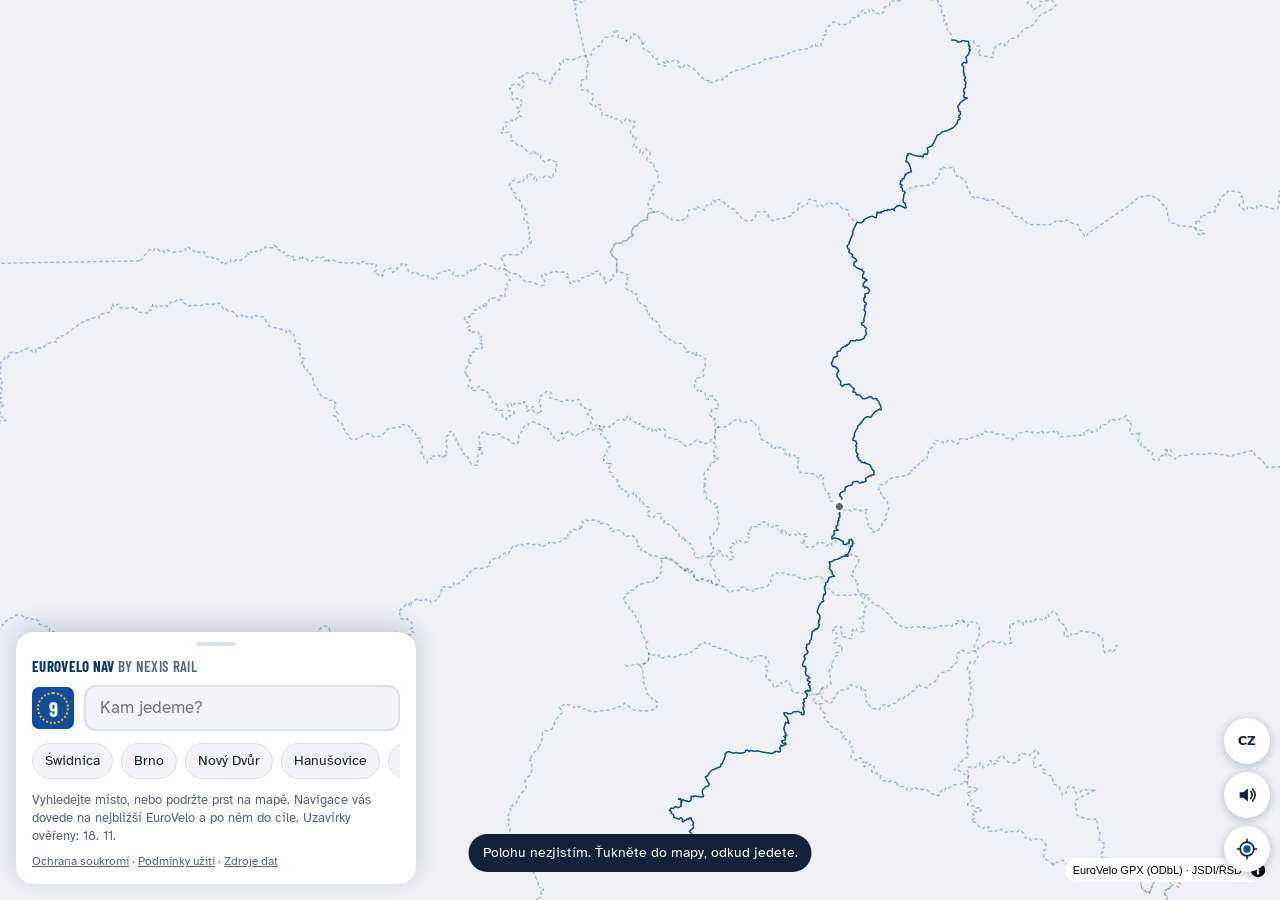
==== app-source/index.html @ 20833d37 "Weekly sanity check of routes, closures and detours; app source backup" ====
<!doctype html>
<html lang="cs">
<head>
<meta charset="utf-8">
<meta name="viewport" content="width=device-width, initial-scale=1, viewport-fit=cover, maximum-scale=1">
<meta name="theme-color" content="#0f4c9c">
<meta name="apple-mobile-web-app-capable" content="yes">
<meta name="apple-mobile-web-app-status-bar-style" content="black-translucent">
<title>EuroVelo Nav by NEXIS Rail</title>
<meta name="apple-mobile-web-app-title" content="EuroVelo Nav">
<meta name="application-name" content="EuroVelo Nav by NEXIS Rail">
<meta name="description" content="Navigace po trasách EuroVelo s uzavírkami a objížďkami. Od NEXIS Rail.">
<link rel="manifest" href="manifest.webmanifest">
<link rel="icon" href="icons/icon-192.png">
<link rel="apple-touch-icon" href="icons/icon-512.png">
<link rel="stylesheet" href="css/fonts.css">
<link rel="stylesheet" href="lib/maplibre-gl.css">
<link rel="stylesheet" href="css/app.css">
</head>
<body>
<div id="map" aria-label="Map"></div>

<!-- Turn instruction, shown while navigating -->
<section id="turn" class="turn" hidden aria-live="polite">
  <div class="turn-main">
    <div class="glyph" id="turn-glyph"></div>
    <div class="turn-text">
      <div class="turn-dist" id="turn-dist">—</div>
      <div class="turn-what" id="turn-what"></div>
    </div>
  </div>
  <div class="turn-then" id="turn-then" hidden></div>
</section>
<div id="warn" class="warn" hidden role="status"></div>
<div id="toast" class="toast" hidden role="status"></div>

<div class="fab-col">
  <button class="fab" id="btn-lang" type="button" aria-label="Language">CZ</button>
  <button class="fab" id="btn-voice" type="button" aria-label="Voice" aria-pressed="true"></button>
  <button class="fab" id="btn-locate" type="button" aria-label="My location"></button>
</div>

<!-- Bottom sheet: search → preview → riding -->
<section id="sheet" class="sheet">
  <div class="sheet-grip" aria-hidden="true"></div>

  <div id="panel-search">
    <div class="brand"><b>EuroVelo Nav</b> <span>by NEXIS Rail</span></div>
    <div class="install" id="install" hidden>
      <div class="install-text"><b data-i18n="installTitle"></b><span id="install-how"></span></div>
      <button type="button" class="btn primary install-go" id="install-go" data-i18n="install" hidden></button>
      <button type="button" class="link install-x" id="install-x" aria-label="×">×</button>
    </div>
    <div class="search">
      <button type="button" class="ev-badge" aria-label="EuroVelo route"><span>9</span></button>
      <input id="q" type="search" autocomplete="off" enterkeyhint="search" data-i18n-placeholder="where">
    </div>
    <ul id="results" class="results" hidden></ul>
    <button type="button" class="saved-trip" id="saved-trip" hidden></button>
    <div class="chips" id="chips"></div>
    <p class="hint" id="hint"></p>
    <p class="legal-links"><a href="legal/privacy.html" data-i18n="privacy"></a> · <a href="legal/terms.html" data-i18n="terms"></a> · <a href="legal/licenses.html" data-i18n="licenses"></a></p>
  </div>

  <div id="panel-preview" hidden>
    <div class="dest-row">
      <div>
        <div class="dest-name" id="dest-name"></div>
        <div class="dest-sub" id="dest-sub"></div>
      </div>
      <button class="link" id="btn-change" type="button" data-i18n="change"></button>
    </div>
    <div class="stats" id="stats"></div>
    <div class="profile" id="profile" hidden>
      <svg viewBox="0 0 1000 100" preserveAspectRatio="none" aria-hidden="true"><path class="area"/><path class="ln"/><g class="nl"></g><line class="cur" y1="0" y2="100" hidden/></svg>
      <div class="pf-labels"></div>
      <div class="pf-read" hidden></div>
    </div>
    <ul class="notes" id="notes"></ul>
    <div class="offline" id="offline">
      <button type="button" class="off-btn" id="btn-offline"><svg viewBox="0 0 24 24" aria-hidden="true"><path d="M12 4v11m0 0-4.5-4.5M12 15l4.5-4.5M5 19h14" fill="none" stroke="currentColor" stroke-width="2.4" stroke-linecap="round" stroke-linejoin="round"/></svg><span id="off-label"></span></button>
      <div class="off-bar" id="off-bar" hidden><i></i></div>
      <button type="button" class="link" id="btn-offline-x" hidden></button>
    </div>
    <div class="trip" id="trip" hidden>
      <div class="trip-head">
        <b data-i18n="sleep"></b>
        <div class="seg" id="pace" role="group"><button type="button" data-v="50">50</button><button type="button" data-v="80">80</button><button type="button" data-v="110">110</button><span data-i18n="perDay"></span></div>
      </div>
      <label class="trip-date"><span data-i18n="depart"></span><input type="date" id="trip-date"><button type="button" class="link" id="trip-date-clear" hidden>×</button></label>
      <p class="trip-hint" id="trip-hint"></p>
      <ol class="nights" id="nights"></ol>
    </div>
    <div class="actions">
      <button class="btn primary" id="btn-go" type="button" data-i18n="go"></button>
      <button class="btn" id="btn-sim" type="button" data-i18n="simulate"></button>
    </div>
  </div>

  <div id="panel-ride" hidden>
    <div class="ride-row">
      <div class="ride-stat"><b id="ride-left">—</b><span data-i18n="left"></span></div>
      <div class="ride-stat"><b id="ride-eta">—</b><span data-i18n="eta"></span></div>
      <div class="ride-stat"><b id="ride-on">—</b><span id="ride-on-l"></span></div>
      <button class="btn danger" id="btn-stop" type="button" data-i18n="stop"></button>
    </div>
  </div>
</section>

<script src="lib/maplibre-gl.js"></script>
<script type="module" src="js/app.js"></script>
</body>
</html>
---- app-source/css/fonts.css ----
/* Fonts served from this site (no Google Fonts requests). SIL Open Font License, see fonts/OFL-*.txt */
@font-face{font-family:'Atkinson Hyperlegible';font-style:normal;font-weight:400;font-display:swap;src:url(../fonts/atkinson-hyperlegible-latin-400-normal.woff2) format('woff2');unicode-range:U+0000-00FF,U+0131,U+0152-0153,U+02BB-02BC,U+02C6,U+02DA,U+02DC,U+0304,U+0308,U+0329,U+2000-206F,U+20AC,U+2122,U+2191,U+2193,U+2212,U+2215,U+FEFF,U+FFFD}
@font-face{font-family:'Atkinson Hyperlegible';font-style:normal;font-weight:400;font-display:swap;src:url(../fonts/atkinson-hyperlegible-latin-ext-400-normal.woff2) format('woff2');unicode-range:U+0100-02BA,U+02BD-02C5,U+02C7-02CC,U+02CE-02D7,U+02DD-02FF,U+0304,U+0308,U+0329,U+1D00-1DBF,U+1E00-1E9F,U+1EF2-1EFF,U+2020,U+20A0-20AB,U+20AD-20C0,U+2113,U+2C60-2C7F,U+A720-A7FF}
@font-face{font-family:'Atkinson Hyperlegible';font-style:normal;font-weight:700;font-display:swap;src:url(../fonts/atkinson-hyperlegible-latin-700-normal.woff2) format('woff2');unicode-range:U+0000-00FF,U+0131,U+0152-0153,U+02BB-02BC,U+02C6,U+02DA,U+02DC,U+0304,U+0308,U+0329,U+2000-206F,U+20AC,U+2122,U+2191,U+2193,U+2212,U+2215,U+FEFF,U+FFFD}
@font-face{font-family:'Atkinson Hyperlegible';font-style:normal;font-weight:700;font-display:swap;src:url(../fonts/atkinson-hyperlegible-latin-ext-700-normal.woff2) format('woff2');unicode-range:U+0100-02BA,U+02BD-02C5,U+02C7-02CC,U+02CE-02D7,U+02DD-02FF,U+0304,U+0308,U+0329,U+1D00-1DBF,U+1E00-1E9F,U+1EF2-1EFF,U+2020,U+20A0-20AB,U+20AD-20C0,U+2113,U+2C60-2C7F,U+A720-A7FF}
@font-face{font-family:'Barlow Condensed';font-style:normal;font-weight:600;font-display:swap;src:url(../fonts/barlow-condensed-latin-600-normal.woff2) format('woff2');unicode-range:U+0000-00FF,U+0131,U+0152-0153,U+02BB-02BC,U+02C6,U+02DA,U+02DC,U+0304,U+0308,U+0329,U+2000-206F,U+20AC,U+2122,U+2191,U+2193,U+2212,U+2215,U+FEFF,U+FFFD}
@font-face{font-family:'Barlow Condensed';font-style:normal;font-weight:600;font-display:swap;src:url(../fonts/barlow-condensed-latin-ext-600-normal.woff2) format('woff2');unicode-range:U+0100-02BA,U+02BD-02C5,U+02C7-02CC,U+02CE-02D7,U+02DD-02FF,U+0304,U+0308,U+0329,U+1D00-1DBF,U+1E00-1E9F,U+1EF2-1EFF,U+2020,U+20A0-20AB,U+20AD-20C0,U+2113,U+2C60-2C7F,U+A720-A7FF}
@font-face{font-family:'Barlow Condensed';font-style:normal;font-weight:700;font-display:swap;src:url(../fonts/barlow-condensed-latin-700-normal.woff2) format('woff2');unicode-range:U+0000-00FF,U+0131,U+0152-0153,U+02BB-02BC,U+02C6,U+02DA,U+02DC,U+0304,U+0308,U+0329,U+2000-206F,U+20AC,U+2122,U+2191,U+2193,U+2212,U+2215,U+FEFF,U+FFFD}
@font-face{font-family:'Barlow Condensed';font-style:normal;font-weight:700;font-display:swap;src:url(../fonts/barlow-condensed-latin-ext-700-normal.woff2) format('woff2');unicode-range:U+0100-02BA,U+02BD-02C5,U+02C7-02CC,U+02CE-02D7,U+02DD-02FF,U+0304,U+0308,U+0329,U+1D00-1DBF,U+1E00-1E9F,U+1EF2-1EFF,U+2020,U+20A0-20AB,U+20AD-20C0,U+2113,U+2C60-2C7F,U+A720-A7FF}
---- app-source/lib/maplibre-gl.css ----
.maplibregl-map{font:12px/20px Helvetica Neue,Arial,Helvetica,sans-serif;overflow:hidden;position:relative;-webkit-tap-highlight-color:rgb(0 0 0/0)}.maplibregl-canvas{left:0;position:absolute;top:0}.maplibregl-map:fullscreen{height:100%;width:100%}.maplibregl-ctrl-group button.maplibregl-ctrl-compass{touch-action:none}.maplibregl-canvas-container.maplibregl-interactive,.maplibregl-ctrl-group button.maplibregl-ctrl-compass{cursor:grab;-webkit-user-select:none;-moz-user-select:none;user-select:none}.maplibregl-canvas-container.maplibregl-interactive.maplibregl-track-pointer{cursor:pointer}.maplibregl-canvas-container.maplibregl-interactive:active,.maplibregl-ctrl-group button.maplibregl-ctrl-compass:active{cursor:grabbing}.maplibregl-canvas-container.maplibregl-touch-zoom-rotate,.maplibregl-canvas-container.maplibregl-touch-zoom-rotate .maplibregl-canvas{touch-action:pan-x pan-y}.maplibregl-canvas-container.maplibregl-touch-drag-pan,.maplibregl-canvas-container.maplibregl-touch-drag-pan .maplibregl-canvas{touch-action:pinch-zoom}.maplibregl-canvas-container.maplibregl-touch-zoom-rotate.maplibregl-touch-drag-pan,.maplibregl-canvas-container.maplibregl-touch-zoom-rotate.maplibregl-touch-drag-pan .maplibregl-canvas{touch-action:none}.maplibregl-canvas-container.maplibregl-touch-drag-pan.maplibregl-cooperative-gestures,.maplibregl-canvas-container.maplibregl-touch-drag-pan.maplibregl-cooperative-gestures .maplibregl-canvas{touch-action:pan-x pan-y}.maplibregl-ctrl-bottom-left,.maplibregl-ctrl-bottom-right,.maplibregl-ctrl-top-left,.maplibregl-ctrl-top-right{pointer-events:none;position:absolute;z-index:2}.maplibregl-ctrl-top-left{left:0;top:0}.maplibregl-ctrl-top-right{right:0;top:0}.maplibregl-ctrl-bottom-left{bottom:0;left:0}.maplibregl-ctrl-bottom-right{bottom:0;right:0}.maplibregl-ctrl{clear:both;pointer-events:auto;transform:translate(0)}.maplibregl-ctrl-top-left .maplibregl-ctrl{float:left;margin:10px 0 0 10px}.maplibregl-ctrl-top-right .maplibregl-ctrl{float:right;margin:10px 10px 0 0}.maplibregl-ctrl-bottom-left .maplibregl-ctrl{float:left;margin:0 0 10px 10px}.maplibregl-ctrl-bottom-right .maplibregl-ctrl{float:right;margin:0 10px 10px 0}.maplibregl-ctrl-group{background:#fff;border-radius:4px}.maplibregl-ctrl-group:not(:empty){box-shadow:0 0 0 2px rgba(0,0,0,.1)}@media (forced-colors:active){.maplibregl-ctrl-group:not(:empty){box-shadow:0 0 0 2px ButtonText}}.maplibregl-ctrl-group button{background-color:transparent;border:0;box-sizing:border-box;cursor:pointer;display:block;height:29px;outline:none;padding:0;width:29px}.maplibregl-ctrl-group button+button{border-top:1px solid #ddd}.maplibregl-ctrl button .maplibregl-ctrl-icon{background-position:50%;background-repeat:no-repeat;display:block;height:100%;width:100%}@media (forced-colors:active){.maplibregl-ctrl-icon{background-color:transparent}.maplibregl-ctrl-group button+button{border-top:1px solid ButtonText}}.maplibregl-ctrl button::-moz-focus-inner{border:0;padding:0}.maplibregl-ctrl-attrib-button:focus,.maplibregl-ctrl-group button:focus{box-shadow:0 0 2px 2px #0096ff}.maplibregl-ctrl button:disabled{cursor:not-allowed}.maplibregl-ctrl button:disabled .maplibregl-ctrl-icon{opacity:.25}.maplibregl-ctrl button:not(:disabled):hover{background-color:rgb(0 0 0/5%)}.maplibregl-ctrl-group button:focus:focus-visible{box-shadow:0 0 2px 2px #0096ff}.maplibregl-ctrl-group button:focus:not(:focus-visible){box-shadow:none}.maplibregl-ctrl-group button:focus:first-child{border-radius:4px 4px 0 0}.maplibregl-ctrl-group button:focus:last-child{border-radius:0 0 4px 4px}.maplibregl-ctrl-group button:focus:only-child{border-radius:inherit}.maplibregl-ctrl button.maplibregl-ctrl-zoom-out .maplibregl-ctrl-icon{background-image:url("data:image/svg+xml;charset=utf-8,%3Csvg xmlns='http://www.w3.org/2000/svg' width='29' height='29' fill='%23333' viewBox='0 0 29 29'%3E%3Cpath d='M10 13c-.75 0-1.5.75-1.5 1.5S9.25 16 10 16h9c.75 0 1.5-.75 1.5-1.5S19.75 13 19 13z'/%3E%3C/svg%3E")}.maplibregl-ctrl button.maplibregl-ctrl-zoom-in .maplibregl-ctrl-icon{background-image:url("data:image/svg+xml;charset=utf-8,%3Csvg xmlns='http://www.w3.org/2000/svg' width='29' height='29' fill='%23333' viewBox='0 0 29 29'%3E%3Cpath d='M14.5 8.5c-.75 0-1.5.75-1.5 1.5v3h-3c-.75 0-1.5.75-1.5 1.5S9.25 16 10 16h3v3c0 .75.75 1.5 1.5 1.5S16 19.75 16 19v-3h3c.75 0 1.5-.75 1.5-1.5S19.75 13 19 13h-3v-3c0-.75-.75-1.5-1.5-1.5'/%3E%3C/svg%3E")}@media (forced-colors:active){.maplibregl-ctrl button.maplibregl-ctrl-zoom-out .maplibregl-ctrl-icon{background-image:url("data:image/svg+xml;charset=utf-8,%3Csvg xmlns='http://www.w3.org/2000/svg' width='29' height='29' fill='%23fff' viewBox='0 0 29 29'%3E%3Cpath d='M10 13c-.75 0-1.5.75-1.5 1.5S9.25 16 10 16h9c.75 0 1.5-.75 1.5-1.5S19.75 13 19 13z'/%3E%3C/svg%3E")}.maplibregl-ctrl button.maplibregl-ctrl-zoom-in .maplibregl-ctrl-icon{background-image:url("data:image/svg+xml;charset=utf-8,%3Csvg xmlns='http://www.w3.org/2000/svg' width='29' height='29' fill='%23fff' viewBox='0 0 29 29'%3E%3Cpath d='M14.5 8.5c-.75 0-1.5.75-1.5 1.5v3h-3c-.75 0-1.5.75-1.5 1.5S9.25 16 10 16h3v3c0 .75.75 1.5 1.5 1.5S16 19.75 16 19v-3h3c.75 0 1.5-.75 1.5-1.5S19.75 13 19 13h-3v-3c0-.75-.75-1.5-1.5-1.5'/%3E%3C/svg%3E")}}@media (forced-colors:active) and (prefers-color-scheme:light){.maplibregl-ctrl button.maplibregl-ctrl-zoom-out .maplibregl-ctrl-icon{background-image:url("data:image/svg+xml;charset=utf-8,%3Csvg xmlns='http://www.w3.org/2000/svg' width='29' height='29' viewBox='0 0 29 29'%3E%3Cpath d='M10 13c-.75 0-1.5.75-1.5 1.5S9.25 16 10 16h9c.75 0 1.5-.75 1.5-1.5S19.75 13 19 13z'/%3E%3C/svg%3E")}.maplibregl-ctrl button.maplibregl-ctrl-zoom-in .maplibregl-ctrl-icon{background-image:url("data:image/svg+xml;charset=utf-8,%3Csvg xmlns='http://www.w3.org/2000/svg' width='29' height='29' viewBox='0 0 29 29'%3E%3Cpath d='M14.5 8.5c-.75 0-1.5.75-1.5 1.5v3h-3c-.75 0-1.5.75-1.5 1.5S9.25 16 10 16h3v3c0 .75.75 1.5 1.5 1.5S16 19.75 16 19v-3h3c.75 0 1.5-.75 1.5-1.5S19.75 13 19 13h-3v-3c0-.75-.75-1.5-1.5-1.5'/%3E%3C/svg%3E")}}.maplibregl-ctrl button.maplibregl-ctrl-fullscreen .maplibregl-ctrl-icon{background-image:url("data:image/svg+xml;charset=utf-8,%3Csvg xmlns='http://www.w3.org/2000/svg' width='29' height='29' fill='%23333' viewBox='0 0 29 29'%3E%3Cpath d='M24 16v5.5c0 1.75-.75 2.5-2.5 2.5H16v-1l3-1.5-4-5.5 1-1 5.5 4 1.5-3zM6 16l1.5 3 5.5-4 1 1-4 5.5 3 1.5v1H7.5C5.75 24 5 23.25 5 21.5V16zm7-11v1l-3 1.5 4 5.5-1 1-5.5-4L6 13H5V7.5C5 5.75 5.75 5 7.5 5zm11 2.5c0-1.75-.75-2.5-2.5-2.5H16v1l3 1.5-4 5.5 1 1 5.5-4 1.5 3h1z'/%3E%3C/svg%3E")}.maplibregl-ctrl button.maplibregl-ctrl-shrink .maplibregl-ctrl-icon{background-image:url("data:image/svg+xml;charset=utf-8,%3Csvg xmlns='http://www.w3.org/2000/svg' width='29' height='29' viewBox='0 0 29 29'%3E%3Cpath d='M18.5 16c-1.75 0-2.5.75-2.5 2.5V24h1l1.5-3 5.5 4 1-1-4-5.5 3-1.5v-1zM13 18.5c0-1.75-.75-2.5-2.5-2.5H5v1l3 1.5L4 24l1 1 5.5-4 1.5 3h1zm3-8c0 1.75.75 2.5 2.5 2.5H24v-1l-3-1.5L25 5l-1-1-5.5 4L17 5h-1zM10.5 13c1.75 0 2.5-.75 2.5-2.5V5h-1l-1.5 3L5 4 4 5l4 5.5L5 12v1z'/%3E%3C/svg%3E")}@media (forced-colors:active){.maplibregl-ctrl button.maplibregl-ctrl-fullscreen .maplibregl-ctrl-icon{background-image:url("data:image/svg+xml;charset=utf-8,%3Csvg xmlns='http://www.w3.org/2000/svg' width='29' height='29' fill='%23fff' viewBox='0 0 29 29'%3E%3Cpath d='M24 16v5.5c0 1.75-.75 2.5-2.5 2.5H16v-1l3-1.5-4-5.5 1-1 5.5 4 1.5-3zM6 16l1.5 3 5.5-4 1 1-4 5.5 3 1.5v1H7.5C5.75 24 5 23.25 5 21.5V16zm7-11v1l-3 1.5 4 5.5-1 1-5.5-4L6 13H5V7.5C5 5.75 5.75 5 7.5 5zm11 2.5c0-1.75-.75-2.5-2.5-2.5H16v1l3 1.5-4 5.5 1 1 5.5-4 1.5 3h1z'/%3E%3C/svg%3E")}.maplibregl-ctrl button.maplibregl-ctrl-shrink .maplibregl-ctrl-icon{background-image:url("data:image/svg+xml;charset=utf-8,%3Csvg xmlns='http://www.w3.org/2000/svg' width='29' height='29' fill='%23fff' viewBox='0 0 29 29'%3E%3Cpath d='M18.5 16c-1.75 0-2.5.75-2.5 2.5V24h1l1.5-3 5.5 4 1-1-4-5.5 3-1.5v-1zM13 18.5c0-1.75-.75-2.5-2.5-2.5H5v1l3 1.5L4 24l1 1 5.5-4 1.5 3h1zm3-8c0 1.75.75 2.5 2.5 2.5H24v-1l-3-1.5L25 5l-1-1-5.5 4L17 5h-1zM10.5 13c1.75 0 2.5-.75 2.5-2.5V5h-1l-1.5 3L5 4 4 5l4 5.5L5 12v1z'/%3E%3C/svg%3E")}}@media (forced-colors:active) and (prefers-color-scheme:light){.maplibregl-ctrl button.maplibregl-ctrl-fullscreen .maplibregl-ctrl-icon{background-image:url("data:image/svg+xml;charset=utf-8,%3Csvg xmlns='http://www.w3.org/2000/svg' width='29' height='29' viewBox='0 0 29 29'%3E%3Cpath d='M24 16v5.5c0 1.75-.75 2.5-2.5 2.5H16v-1l3-1.5-4-5.5 1-1 5.5 4 1.5-3zM6 16l1.5 3 5.5-4 1 1-4 5.5 3 1.5v1H7.5C5.75 24 5 23.25 5 21.5V16zm7-11v1l-3 1.5 4 5.5-1 1-5.5-4L6 13H5V7.5C5 5.75 5.75 5 7.5 5zm11 2.5c0-1.75-.75-2.5-2.5-2.5H16v1l3 1.5-4 5.5 1 1 5.5-4 1.5 3h1z'/%3E%3C/svg%3E")}.maplibregl-ctrl button.maplibregl-ctrl-shrink .maplibregl-ctrl-icon{background-image:url("data:image/svg+xml;charset=utf-8,%3Csvg xmlns='http://www.w3.org/2000/svg' width='29' height='29' viewBox='0 0 29 29'%3E%3Cpath d='M18.5 16c-1.75 0-2.5.75-2.5 2.5V24h1l1.5-3 5.5 4 1-1-4-5.5 3-1.5v-1zM13 18.5c0-1.75-.75-2.5-2.5-2.5H5v1l3 1.5L4 24l1 1 5.5-4 1.5 3h1zm3-8c0 1.75.75 2.5 2.5 2.5H24v-1l-3-1.5L25 5l-1-1-5.5 4L17 5h-1zM10.5 13c1.75 0 2.5-.75 2.5-2.5V5h-1l-1.5 3L5 4 4 5l4 5.5L5 12v1z'/%3E%3C/svg%3E")}}.maplibregl-ctrl button.maplibregl-ctrl-compass .maplibregl-ctrl-icon{background-image:url("data:image/svg+xml;charset=utf-8,%3Csvg xmlns='http://www.w3.org/2000/svg' width='29' height='29' fill='%23333' viewBox='0 0 29 29'%3E%3Cpath d='m10.5 14 4-8 4 8z'/%3E%3Cpath fill='%23ccc' d='m10.5 16 4 8 4-8z'/%3E%3C/svg%3E")}@media (forced-colors:active){.maplibregl-ctrl button.maplibregl-ctrl-compass .maplibregl-ctrl-icon{background-image:url("data:image/svg+xml;charset=utf-8,%3Csvg xmlns='http://www.w3.org/2000/svg' width='29' height='29' fill='%23fff' viewBox='0 0 29 29'%3E%3Cpath d='m10.5 14 4-8 4 8z'/%3E%3Cpath fill='%23ccc' d='m10.5 16 4 8 4-8z'/%3E%3C/svg%3E")}}@media (forced-colors:active) and (prefers-color-scheme:light){.maplibregl-ctrl button.maplibregl-ctrl-compass .maplibregl-ctrl-icon{background-image:url("data:image/svg+xml;charset=utf-8,%3Csvg xmlns='http://www.w3.org/2000/svg' width='29' height='29' viewBox='0 0 29 29'%3E%3Cpath d='m10.5 14 4-8 4 8z'/%3E%3Cpath fill='%23ccc' d='m10.5 16 4 8 4-8z'/%3E%3C/svg%3E")}}.maplibregl-ctrl button.maplibregl-ctrl-terrain .maplibregl-ctrl-icon{background-image:url("data:image/svg+xml;charset=utf-8,%3Csvg xmlns='http://www.w3.org/2000/svg' width='22' height='22' fill='%23333' viewBox='0 0 22 22'%3E%3Cpath d='m1.754 13.406 4.453-4.851 3.09 3.09 3.281 3.277.969-.969-3.309-3.312 3.844-4.121 6.148 6.886h1.082v-.855l-7.207-8.07-4.84 5.187L6.169 6.57l-5.48 5.965v.871ZM.688 16.844h20.625v1.375H.688Zm0 0'/%3E%3C/svg%3E")}.maplibregl-ctrl button.maplibregl-ctrl-terrain-enabled .maplibregl-ctrl-icon{background-image:url("data:image/svg+xml;charset=utf-8,%3Csvg xmlns='http://www.w3.org/2000/svg' width='22' height='22' fill='%2333b5e5' viewBox='0 0 22 22'%3E%3Cpath d='m1.754 13.406 4.453-4.851 3.09 3.09 3.281 3.277.969-.969-3.309-3.312 3.844-4.121 6.148 6.886h1.082v-.855l-7.207-8.07-4.84 5.187L6.169 6.57l-5.48 5.965v.871ZM.688 16.844h20.625v1.375H.688Zm0 0'/%3E%3C/svg%3E")}.maplibregl-ctrl button.maplibregl-ctrl-geolocate .maplibregl-ctrl-icon{background-image:url("data:image/svg+xml;charset=utf-8,%3Csvg xmlns='http://www.w3.org/2000/svg' width='29' height='29' fill='%23333' viewBox='0 0 20 20'%3E%3Cpath d='M10 4C9 4 9 5 9 5v.1A5 5 0 0 0 5.1 9H5s-1 0-1 1 1 1 1 1h.1A5 5 0 0 0 9 14.9v.1s0 1 1 1 1-1 1-1v-.1a5 5 0 0 0 3.9-3.9h.1s1 0 1-1-1-1-1-1h-.1A5 5 0 0 0 11 5.1V5s0-1-1-1m0 2.5a3.5 3.5 0 1 1 0 7 3.5 3.5 0 1 1 0-7'/%3E%3Ccircle cx='10' cy='10' r='2'/%3E%3C/svg%3E")}.maplibregl-ctrl button.maplibregl-ctrl-geolocate:disabled .maplibregl-ctrl-icon{background-image:url("data:image/svg+xml;charset=utf-8,%3Csvg xmlns='http://www.w3.org/2000/svg' width='29' height='29' fill='%23aaa' viewBox='0 0 20 20'%3E%3Cpath d='M10 4C9 4 9 5 9 5v.1A5 5 0 0 0 5.1 9H5s-1 0-1 1 1 1 1 1h.1A5 5 0 0 0 9 14.9v.1s0 1 1 1 1-1 1-1v-.1a5 5 0 0 0 3.9-3.9h.1s1 0 1-1-1-1-1-1h-.1A5 5 0 0 0 11 5.1V5s0-1-1-1m0 2.5a3.5 3.5 0 1 1 0 7 3.5 3.5 0 1 1 0-7'/%3E%3Ccircle cx='10' cy='10' r='2'/%3E%3Cpath fill='red' d='m14 5 1 1-9 9-1-1z'/%3E%3C/svg%3E")}.maplibregl-ctrl button.maplibregl-ctrl-geolocate.maplibregl-ctrl-geolocate-active .maplibregl-ctrl-icon{background-image:url("data:image/svg+xml;charset=utf-8,%3Csvg xmlns='http://www.w3.org/2000/svg' width='29' height='29' fill='%2333b5e5' viewBox='0 0 20 20'%3E%3Cpath d='M10 4C9 4 9 5 9 5v.1A5 5 0 0 0 5.1 9H5s-1 0-1 1 1 1 1 1h.1A5 5 0 0 0 9 14.9v.1s0 1 1 1 1-1 1-1v-.1a5 5 0 0 0 3.9-3.9h.1s1 0 1-1-1-1-1-1h-.1A5 5 0 0 0 11 5.1V5s0-1-1-1m0 2.5a3.5 3.5 0 1 1 0 7 3.5 3.5 0 1 1 0-7'/%3E%3Ccircle cx='10' cy='10' r='2'/%3E%3C/svg%3E")}.maplibregl-ctrl button.maplibregl-ctrl-geolocate.maplibregl-ctrl-geolocate-active-error .maplibregl-ctrl-icon{background-image:url("data:image/svg+xml;charset=utf-8,%3Csvg xmlns='http://www.w3.org/2000/svg' width='29' height='29' fill='%23e58978' viewBox='0 0 20 20'%3E%3Cpath d='M10 4C9 4 9 5 9 5v.1A5 5 0 0 0 5.1 9H5s-1 0-1 1 1 1 1 1h.1A5 5 0 0 0 9 14.9v.1s0 1 1 1 1-1 1-1v-.1a5 5 0 0 0 3.9-3.9h.1s1 0 1-1-1-1-1-1h-.1A5 5 0 0 0 11 5.1V5s0-1-1-1m0 2.5a3.5 3.5 0 1 1 0 7 3.5 3.5 0 1 1 0-7'/%3E%3Ccircle cx='10' cy='10' r='2'/%3E%3C/svg%3E")}.maplibregl-ctrl button.maplibregl-ctrl-geolocate.maplibregl-ctrl-geolocate-background .maplibregl-ctrl-icon{background-image:url("data:image/svg+xml;charset=utf-8,%3Csvg xmlns='http://www.w3.org/2000/svg' width='29' height='29' fill='%2333b5e5' viewBox='0 0 20 20'%3E%3Cpath d='M10 4C9 4 9 5 9 5v.1A5 5 0 0 0 5.1 9H5s-1 0-1 1 1 1 1 1h.1A5 5 0 0 0 9 14.9v.1s0 1 1 1 1-1 1-1v-.1a5 5 0 0 0 3.9-3.9h.1s1 0 1-1-1-1-1-1h-.1A5 5 0 0 0 11 5.1V5s0-1-1-1m0 2.5a3.5 3.5 0 1 1 0 7 3.5 3.5 0 1 1 0-7'/%3E%3C/svg%3E")}.maplibregl-ctrl button.maplibregl-ctrl-geolocate.maplibregl-ctrl-geolocate-background-error .maplibregl-ctrl-icon{background-image:url("data:image/svg+xml;charset=utf-8,%3Csvg xmlns='http://www.w3.org/2000/svg' width='29' height='29' fill='%23e54e33' viewBox='0 0 20 20'%3E%3Cpath d='M10 4C9 4 9 5 9 5v.1A5 5 0 0 0 5.1 9H5s-1 0-1 1 1 1 1 1h.1A5 5 0 0 0 9 14.9v.1s0 1 1 1 1-1 1-1v-.1a5 5 0 0 0 3.9-3.9h.1s1 0 1-1-1-1-1-1h-.1A5 5 0 0 0 11 5.1V5s0-1-1-1m0 2.5a3.5 3.5 0 1 1 0 7 3.5 3.5 0 1 1 0-7'/%3E%3C/svg%3E")}.maplibregl-ctrl button.maplibregl-ctrl-geolocate.maplibregl-ctrl-geolocate-waiting .maplibregl-ctrl-icon{animation:maplibregl-spin 2s linear infinite}@media (forced-colors:active){.maplibregl-ctrl button.maplibregl-ctrl-geolocate .maplibregl-ctrl-icon{background-image:url("data:image/svg+xml;charset=utf-8,%3Csvg xmlns='http://www.w3.org/2000/svg' width='29' height='29' fill='%23fff' viewBox='0 0 20 20'%3E%3Cpath d='M10 4C9 4 9 5 9 5v.1A5 5 0 0 0 5.1 9H5s-1 0-1 1 1 1 1 1h.1A5 5 0 0 0 9 14.9v.1s0 1 1 1 1-1 1-1v-.1a5 5 0 0 0 3.9-3.9h.1s1 0 1-1-1-1-1-1h-.1A5 5 0 0 0 11 5.1V5s0-1-1-1m0 2.5a3.5 3.5 0 1 1 0 7 3.5 3.5 0 1 1 0-7'/%3E%3Ccircle cx='10' cy='10' r='2'/%3E%3C/svg%3E")}.maplibregl-ctrl button.maplibregl-ctrl-geolocate:disabled .maplibregl-ctrl-icon{background-image:url("data:image/svg+xml;charset=utf-8,%3Csvg xmlns='http://www.w3.org/2000/svg' width='29' height='29' fill='%23999' viewBox='0 0 20 20'%3E%3Cpath d='M10 4C9 4 9 5 9 5v.1A5 5 0 0 0 5.1 9H5s-1 0-1 1 1 1 1 1h.1A5 5 0 0 0 9 14.9v.1s0 1 1 1 1-1 1-1v-.1a5 5 0 0 0 3.9-3.9h.1s1 0 1-1-1-1-1-1h-.1A5 5 0 0 0 11 5.1V5s0-1-1-1m0 2.5a3.5 3.5 0 1 1 0 7 3.5 3.5 0 1 1 0-7'/%3E%3Ccircle cx='10' cy='10' r='2'/%3E%3Cpath fill='red' d='m14 5 1 1-9 9-1-1z'/%3E%3C/svg%3E")}.maplibregl-ctrl button.maplibregl-ctrl-geolocate.maplibregl-ctrl-geolocate-active .maplibregl-ctrl-icon{background-image:url("data:image/svg+xml;charset=utf-8,%3Csvg xmlns='http://www.w3.org/2000/svg' width='29' height='29' fill='%2333b5e5' viewBox='0 0 20 20'%3E%3Cpath d='M10 4C9 4 9 5 9 5v.1A5 5 0 0 0 5.1 9H5s-1 0-1 1 1 1 1 1h.1A5 5 0 0 0 9 14.9v.1s0 1 1 1 1-1 1-1v-.1a5 5 0 0 0 3.9-3.9h.1s1 0 1-1-1-1-1-1h-.1A5 5 0 0 0 11 5.1V5s0-1-1-1m0 2.5a3.5 3.5 0 1 1 0 7 3.5 3.5 0 1 1 0-7'/%3E%3Ccircle cx='10' cy='10' r='2'/%3E%3C/svg%3E")}.maplibregl-ctrl button.maplibregl-ctrl-geolocate.maplibregl-ctrl-geolocate-active-error .maplibregl-ctrl-icon{background-image:url("data:image/svg+xml;charset=utf-8,%3Csvg xmlns='http://www.w3.org/2000/svg' width='29' height='29' fill='%23e58978' viewBox='0 0 20 20'%3E%3Cpath d='M10 4C9 4 9 5 9 5v.1A5 5 0 0 0 5.1 9H5s-1 0-1 1 1 1 1 1h.1A5 5 0 0 0 9 14.9v.1s0 1 1 1 1-1 1-1v-.1a5 5 0 0 0 3.9-3.9h.1s1 0 1-1-1-1-1-1h-.1A5 5 0 0 0 11 5.1V5s0-1-1-1m0 2.5a3.5 3.5 0 1 1 0 7 3.5 3.5 0 1 1 0-7'/%3E%3Ccircle cx='10' cy='10' r='2'/%3E%3C/svg%3E")}.maplibregl-ctrl button.maplibregl-ctrl-geolocate.maplibregl-ctrl-geolocate-background .maplibregl-ctrl-icon{background-image:url("data:image/svg+xml;charset=utf-8,%3Csvg xmlns='http://www.w3.org/2000/svg' width='29' height='29' fill='%2333b5e5' viewBox='0 0 20 20'%3E%3Cpath d='M10 4C9 4 9 5 9 5v.1A5 5 0 0 0 5.1 9H5s-1 0-1 1 1 1 1 1h.1A5 5 0 0 0 9 14.9v.1s0 1 1 1 1-1 1-1v-.1a5 5 0 0 0 3.9-3.9h.1s1 0 1-1-1-1-1-1h-.1A5 5 0 0 0 11 5.1V5s0-1-1-1m0 2.5a3.5 3.5 0 1 1 0 7 3.5 3.5 0 1 1 0-7'/%3E%3C/svg%3E")}.maplibregl-ctrl button.maplibregl-ctrl-geolocate.maplibregl-ctrl-geolocate-background-error .maplibregl-ctrl-icon{background-image:url("data:image/svg+xml;charset=utf-8,%3Csvg xmlns='http://www.w3.org/2000/svg' width='29' height='29' fill='%23e54e33' viewBox='0 0 20 20'%3E%3Cpath d='M10 4C9 4 9 5 9 5v.1A5 5 0 0 0 5.1 9H5s-1 0-1 1 1 1 1 1h.1A5 5 0 0 0 9 14.9v.1s0 1 1 1 1-1 1-1v-.1a5 5 0 0 0 3.9-3.9h.1s1 0 1-1-1-1-1-1h-.1A5 5 0 0 0 11 5.1V5s0-1-1-1m0 2.5a3.5 3.5 0 1 1 0 7 3.5 3.5 0 1 1 0-7'/%3E%3C/svg%3E")}}@media (forced-colors:active) and (prefers-color-scheme:light){.maplibregl-ctrl button.maplibregl-ctrl-geolocate .maplibregl-ctrl-icon{background-image:url("data:image/svg+xml;charset=utf-8,%3Csvg xmlns='http://www.w3.org/2000/svg' width='29' height='29' viewBox='0 0 20 20'%3E%3Cpath d='M10 4C9 4 9 5 9 5v.1A5 5 0 0 0 5.1 9H5s-1 0-1 1 1 1 1 1h.1A5 5 0 0 0 9 14.9v.1s0 1 1 1 1-1 1-1v-.1a5 5 0 0 0 3.9-3.9h.1s1 0 1-1-1-1-1-1h-.1A5 5 0 0 0 11 5.1V5s0-1-1-1m0 2.5a3.5 3.5 0 1 1 0 7 3.5 3.5 0 1 1 0-7'/%3E%3Ccircle cx='10' cy='10' r='2'/%3E%3C/svg%3E")}.maplibregl-ctrl button.maplibregl-ctrl-geolocate:disabled .maplibregl-ctrl-icon{background-image:url("data:image/svg+xml;charset=utf-8,%3Csvg xmlns='http://www.w3.org/2000/svg' width='29' height='29' fill='%23666' viewBox='0 0 20 20'%3E%3Cpath d='M10 4C9 4 9 5 9 5v.1A5 5 0 0 0 5.1 9H5s-1 0-1 1 1 1 1 1h.1A5 5 0 0 0 9 14.9v.1s0 1 1 1 1-1 1-1v-.1a5 5 0 0 0 3.9-3.9h.1s1 0 1-1-1-1-1-1h-.1A5 5 0 0 0 11 5.1V5s0-1-1-1m0 2.5a3.5 3.5 0 1 1 0 7 3.5 3.5 0 1 1 0-7'/%3E%3Ccircle cx='10' cy='10' r='2'/%3E%3Cpath fill='red' d='m14 5 1 1-9 9-1-1z'/%3E%3C/svg%3E")}}@keyframes maplibregl-spin{0%{transform:rotate(0deg)}to{transform:rotate(1turn)}}a.maplibregl-ctrl-logo{background-image:url("data:image/svg+xml;charset=utf-8,%3Csvg xmlns='http://www.w3.org/2000/svg' width='88' height='23' fill='none'%3E%3Cpath fill='%23000' fill-opacity='.4' fill-rule='evenodd' d='M17.408 16.796h-1.827l2.501-12.095h.198l3.324 6.533.988 2.19.988-2.19 3.258-6.533h.181l2.6 12.095h-1.81l-1.218-5.644-.362-1.71-.658 1.71-2.929 5.644h-.098l-2.914-5.644-.757-1.71-.345 1.71zm1.958-3.42-.726 3.663a1.255 1.255 0 0 1-1.232 1.011h-1.827a1.255 1.255 0 0 1-1.229-1.509l2.501-12.095a1.255 1.255 0 0 1 1.23-1.001h.197a1.25 1.25 0 0 1 1.12.685l3.19 6.273 3.125-6.263a1.25 1.25 0 0 1 1.123-.695h.181a1.255 1.255 0 0 1 1.227.991l1.443 6.71a5 5 0 0 1 .314-.787l.009-.016a4.6 4.6 0 0 1 1.777-1.887c.782-.46 1.668-.667 2.611-.667a4.6 4.6 0 0 1 1.7.32l.306.134c.21-.16.474-.256.759-.256h1.694a1.255 1.255 0 0 1 1.212.925 1.255 1.255 0 0 1 1.212-.925h1.711c.284 0 .545.094.755.252.613-.3 1.312-.45 2.075-.45 1.356 0 2.557.445 3.482 1.4q.47.48.763 1.064V4.701a1.255 1.255 0 0 1 1.255-1.255h1.86A1.255 1.255 0 0 1 54.44 4.7v9.194h2.217c.19 0 .37.043.532.118v-4.77c0-.356.147-.678.385-.906a2.42 2.42 0 0 1-.682-1.71c0-.665.267-1.253.735-1.7a2.45 2.45 0 0 1 1.722-.674 2.43 2.43 0 0 1 1.705.675q.318.302.504.683V4.7a1.255 1.255 0 0 1 1.255-1.255h1.744A1.255 1.255 0 0 1 65.812 4.7v3.335a4.8 4.8 0 0 1 1.526-.246c.938 0 1.817.214 2.59.69a4.47 4.47 0 0 1 1.67 1.743v-.98a1.255 1.255 0 0 1 1.256-1.256h1.777c.233 0 .451.064.639.174a3.4 3.4 0 0 1 1.567-.372c.346 0 .861.02 1.285.232a1.25 1.25 0 0 1 .689 1.004 4.7 4.7 0 0 1 .853-.588c.795-.44 1.675-.647 2.61-.647 1.385 0 2.65.39 3.525 1.396.836.938 1.168 2.173 1.168 3.528q-.001.515-.056 1.051a1.255 1.255 0 0 1-.947 1.09l.408.952a1.255 1.255 0 0 1-.477 1.552c-.418.268-.92.463-1.458.612-.613.171-1.304.244-2.049.244-1.06 0-2.043-.207-2.886-.698l-.015-.008c-.798-.48-1.419-1.135-1.818-1.963l-.004-.008a5.8 5.8 0 0 1-.548-2.512q0-.429.053-.843a1.3 1.3 0 0 1-.333-.086l-.166-.004c-.223 0-.426.062-.643.228-.03.024-.142.139-.142.59v3.883a1.255 1.255 0 0 1-1.256 1.256h-1.777a1.255 1.255 0 0 1-1.256-1.256V15.69l-.032.057a4.8 4.8 0 0 1-1.86 1.833 5.04 5.04 0 0 1-2.484.634 4.5 4.5 0 0 1-1.935-.424 1.25 1.25 0 0 1-.764.258h-1.71a1.255 1.255 0 0 1-1.256-1.255V7.687a2.4 2.4 0 0 1-.428.625c.253.23.412.561.412.93v7.553a1.255 1.255 0 0 1-1.256 1.255h-1.843a1.25 1.25 0 0 1-.894-.373c-.228.23-.544.373-.894.373H51.32a1.255 1.255 0 0 1-1.256-1.255v-1.251l-.061.117a4.7 4.7 0 0 1-1.782 1.884 4.77 4.77 0 0 1-2.485.67 5.6 5.6 0 0 1-1.485-.188l.009 2.764a1.255 1.255 0 0 1-1.255 1.259h-1.729a1.255 1.255 0 0 1-1.255-1.255v-3.537a1.255 1.255 0 0 1-1.167.793h-1.679a1.25 1.25 0 0 1-.77-.263 4.5 4.5 0 0 1-1.945.429c-.885 0-1.724-.21-2.495-.632l-.017-.01a5 5 0 0 1-1.081-.836 1.255 1.255 0 0 1-1.254 1.312h-1.81a1.255 1.255 0 0 1-1.228-.99l-.782-3.625-2.044 3.939a1.25 1.25 0 0 1-1.115.676h-.098a1.25 1.25 0 0 1-1.116-.68l-2.061-3.994zM35.92 16.63l.207-.114.223-.15q.493-.356.735-.785l.061-.118.033 1.332h1.678V9.242h-1.694l-.033 1.267q-.133-.329-.526-.658l-.032-.028a3.2 3.2 0 0 0-.668-.428l-.27-.12a3.3 3.3 0 0 0-1.235-.23q-1.136-.001-1.974.493a3.36 3.36 0 0 0-1.3 1.382q-.445.89-.444 2.074 0 1.2.51 2.107a3.8 3.8 0 0 0 1.382 1.381 3.9 3.9 0 0 0 1.893.477q.795 0 1.455-.33zm-2.789-5.38q-.576.675-.575 1.762 0 1.102.559 1.794.576.675 1.645.675a2.25 2.25 0 0 0 .934-.19 2.2 2.2 0 0 0 .468-.29l.178-.161a2.2 2.2 0 0 0 .397-.561q.244-.5.244-1.15v-.115q0-.708-.296-1.267l-.043-.077a2.2 2.2 0 0 0-.633-.709l-.13-.086-.047-.028a2.1 2.1 0 0 0-1.073-.285q-1.052 0-1.629.692zm2.316 2.706c.163-.17.28-.407.28-.83v-.114c0-.292-.06-.508-.15-.68a.96.96 0 0 0-.353-.389.85.85 0 0 0-.464-.127c-.4 0-.56.114-.664.239l-.01.012c-.148.174-.275.45-.275.945 0 .506.122.801.27.99.097.11.266.224.68.224.303 0 .504-.09.687-.269zm7.545 1.705a2.6 2.6 0 0 0 .331.423q.319.33.755.548l.173.074q.65.255 1.49.255 1.02 0 1.844-.493a3.45 3.45 0 0 0 1.316-1.4q.493-.904.493-2.089 0-1.909-.988-2.913-.988-1.02-2.584-1.02-.898 0-1.575.347a3 3 0 0 0-.415.262l-.199.166a3.4 3.4 0 0 0-.64.82V9.242h-1.712v11.553h1.729l-.017-5.134zm.53-1.138q.206.29.48.5l.155.11.053.034q.51.296 1.119.297 1.07 0 1.645-.675.577-.69.576-1.762 0-1.119-.576-1.777-.558-.675-1.645-.675-.435 0-.835.16a2 2 0 0 0-.284.136 2 2 0 0 0-.363.254 2.2 2.2 0 0 0-.46.569l-.082.162a2.6 2.6 0 0 0-.213 1.072v.115q0 .707.296 1.267l.135.211zm.964-.818a1.1 1.1 0 0 0 .367.385.94.94 0 0 0 .476.118c.423 0 .59-.117.687-.23.159-.194.28-.478.28-.95 0-.53-.133-.8-.266-.952l-.021-.025c-.078-.094-.231-.221-.68-.221a1 1 0 0 0-.503.135l-.012.007a.86.86 0 0 0-.335.343c-.073.133-.132.324-.132.614v.115a1.4 1.4 0 0 0 .14.66zm15.7-6.222q.347-.346.346-.856a1.05 1.05 0 0 0-.345-.79 1.18 1.18 0 0 0-.84-.329q-.51 0-.855.33a1.05 1.05 0 0 0-.346.79q0 .51.346.855.345.346.856.346.51 0 .839-.346zm4.337 9.314.033-1.332q.191.403.59.747l.098.081a4 4 0 0 0 .316.224l.223.122a3.2 3.2 0 0 0 1.44.322 3.8 3.8 0 0 0 1.875-.477 3.5 3.5 0 0 0 1.382-1.366q.527-.89.526-2.09 0-1.184-.444-2.073a3.24 3.24 0 0 0-1.283-1.399q-.823-.51-1.942-.51a3.5 3.5 0 0 0-1.527.344l-.086.043-.165.09a3 3 0 0 0-.33.214q-.432.315-.656.707a2 2 0 0 0-.099.198l.082-1.283V4.701h-1.744v12.095zm.473-2.509a2.5 2.5 0 0 0 .566.7q.117.098.245.18l.144.08a2.1 2.1 0 0 0 .975.232q1.07 0 1.645-.675.576-.69.576-1.778 0-1.102-.576-1.777-.56-.691-1.645-.692a2.2 2.2 0 0 0-1.015.235q-.22.113-.415.282l-.15.142a2.1 2.1 0 0 0-.42.594q-.223.479-.223 1.1v.115q0 .705.293 1.26zm2.616-.293c.157-.191.28-.479.28-.967 0-.51-.13-.79-.276-.961l-.021-.026c-.082-.1-.232-.225-.67-.225a.87.87 0 0 0-.681.279l-.012.011c-.154.155-.274.38-.274.807v.115c0 .285.057.499.144.669a1.1 1.1 0 0 0 .367.405c.137.082.28.123.455.123.423 0 .59-.118.686-.23zm8.266-3.013q.345-.13.724-.14l.069-.002q.493 0 .642.099l.247-1.794q-.196-.099-.717-.099a2.3 2.3 0 0 0-.545.063 2 2 0 0 0-.411.148 2.2 2.2 0 0 0-.4.249 2.5 2.5 0 0 0-.485.499 2.7 2.7 0 0 0-.32.581l-.05.137v-1.48h-1.778v7.553h1.777v-3.884q0-.546.159-.943a1.5 1.5 0 0 1 .466-.636 2.5 2.5 0 0 1 .399-.253 2 2 0 0 1 .224-.099zm9.784 2.656.05-.922q0-1.743-.856-2.698-.838-.97-2.584-.97-1.119-.001-2.007.493a3.46 3.46 0 0 0-1.4 1.382q-.493.906-.493 2.106 0 1.07.428 1.975.428.89 1.332 1.432.906.526 2.255.526.973 0 1.668-.185l.044-.012.135-.04q.613-.184.984-.421l-.542-1.267q-.3.162-.642.274l-.297.087q-.51.131-1.3.131-.954 0-1.497-.444a1.6 1.6 0 0 1-.192-.193q-.366-.44-.512-1.234l-.004-.021zm-5.427-1.256-.003.022h3.752v-.138q-.011-.727-.288-1.118a1 1 0 0 0-.156-.176q-.46-.428-1.316-.428-.986 0-1.494.604-.379.45-.494 1.234zm-27.053 2.77V4.7h-1.86v12.095h5.333V15.15zm7.103-5.908v7.553h-1.843V9.242h1.843z'/%3E%3Cpath fill='%23fff' d='m19.63 11.151-.757-1.71-.345 1.71-1.12 5.644h-1.827L18.083 4.7h.197l3.325 6.533.988 2.19.988-2.19L26.839 4.7h.181l2.6 12.095h-1.81l-1.218-5.644-.362-1.71-.658 1.71-2.93 5.644h-.098l-2.913-5.644zm14.836 5.81q-1.02 0-1.893-.478a3.8 3.8 0 0 1-1.381-1.382q-.51-.906-.51-2.106 0-1.185.444-2.074a3.36 3.36 0 0 1 1.3-1.382q.839-.494 1.974-.494a3.3 3.3 0 0 1 1.234.231 3.3 3.3 0 0 1 .97.575q.396.33.527.659l.033-1.267h1.694v7.553H37.18l-.033-1.332q-.279.593-1.02 1.053a3.17 3.17 0 0 1-1.662.444zm.296-1.482q.938 0 1.58-.642.642-.66.642-1.711v-.115q0-.708-.296-1.267a2.2 2.2 0 0 0-.807-.872 2.1 2.1 0 0 0-1.119-.313q-1.053 0-1.629.692-.575.675-.575 1.76 0 1.103.559 1.795.577.675 1.645.675zm6.521-6.237h1.711v1.4q.906-1.597 2.83-1.597 1.596 0 2.584 1.02.988 1.005.988 2.914 0 1.185-.493 2.09a3.46 3.46 0 0 1-1.316 1.399 3.5 3.5 0 0 1-1.844.493q-.954 0-1.662-.329a2.67 2.67 0 0 1-1.086-.97l.017 5.134h-1.728zm4.048 6.22q1.07 0 1.645-.674.577-.69.576-1.762 0-1.119-.576-1.777-.558-.675-1.645-.675-.592 0-1.12.296-.51.28-.822.823-.296.527-.296 1.234v.115q0 .708.296 1.267.313.543.823.855.51.296 1.119.297z'/%3E%3Cpath fill='%23e1e3e9' d='M51.325 4.7h1.86v10.45h3.473v1.646h-5.333zm7.12 4.542h1.843v7.553h-1.843zm.905-1.415a1.16 1.16 0 0 1-.856-.346 1.17 1.17 0 0 1-.346-.856 1.05 1.05 0 0 1 .346-.79q.346-.329.856-.329.494 0 .839.33a1.05 1.05 0 0 1 .345.79 1.16 1.16 0 0 1-.345.855q-.33.346-.84.346zm7.875 9.133a3.17 3.17 0 0 1-1.662-.444q-.723-.46-1.004-1.053l-.033 1.332h-1.71V4.701h1.743v4.657l-.082 1.283q.279-.658 1.086-1.119a3.5 3.5 0 0 1 1.778-.477q1.119 0 1.942.51a3.24 3.24 0 0 1 1.283 1.4q.445.888.444 2.072 0 1.201-.526 2.09a3.5 3.5 0 0 1-1.382 1.366 3.8 3.8 0 0 1-1.876.477zm-.296-1.481q1.069 0 1.645-.675.577-.69.577-1.778 0-1.102-.577-1.776-.56-.691-1.645-.692a2.12 2.12 0 0 0-1.58.659q-.642.641-.642 1.694v.115q0 .71.296 1.267a2.4 2.4 0 0 0 .807.872 2.1 2.1 0 0 0 1.119.313zm5.927-6.237h1.777v1.481q.263-.757.856-1.217a2.14 2.14 0 0 1 1.349-.46q.527 0 .724.098l-.247 1.794q-.149-.099-.642-.099-.774 0-1.416.494-.626.493-.626 1.58v3.883h-1.777V9.242zm9.534 7.718q-1.35 0-2.255-.526-.904-.543-1.332-1.432a4.6 4.6 0 0 1-.428-1.975q0-1.2.493-2.106a3.46 3.46 0 0 1 1.4-1.382q.889-.495 2.007-.494 1.744 0 2.584.97.855.956.856 2.7 0 .444-.05.92h-5.43q.18 1.005.708 1.45.542.443 1.497.443.79 0 1.3-.131a4 4 0 0 0 .938-.362l.542 1.267q-.411.263-1.119.46-.708.198-1.711.197zm1.596-4.558q.016-1.02-.444-1.432-.46-.428-1.316-.428-1.728 0-1.991 1.86z'/%3E%3Cpath d='M5.074 15.948a.484.657 0 0 0-.486.659v1.84a.484.657 0 0 0 .486.659h4.101a.484.657 0 0 0 .486-.659v-1.84a.484.657 0 0 0-.486-.659zm3.56 1.16H5.617v.838h3.017z' style='fill:%23fff;fill-rule:evenodd;stroke-width:1.03600001'/%3E%3Cg style='stroke-width:1.12603545'%3E%3Cpath d='M-9.408-1.416c-3.833-.025-7.056 2.912-7.08 6.615-.02 3.08 1.653 4.832 3.107 6.268.903.892 1.721 1.74 2.32 2.902l-.525-.004c-.543-.003-.992.304-1.24.639a1.87 1.87 0 0 0-.362 1.121l-.011 1.877c-.003.402.104.787.347 1.125.244.338.688.653 1.23.656l4.142.028c.542.003.99-.306 1.238-.641a1.87 1.87 0 0 0 .363-1.121l.012-1.875a1.87 1.87 0 0 0-.348-1.127c-.243-.338-.688-.653-1.23-.656l-.518-.004c.597-1.145 1.425-1.983 2.348-2.87 1.473-1.414 3.18-3.149 3.2-6.226-.016-3.59-2.923-6.684-6.993-6.707m-.006 1.1v.002c3.274.02 5.92 2.532 5.9 5.6-.017 2.706-1.39 4.026-2.863 5.44-1.034.994-2.118 2.033-2.814 3.633-.018.041-.052.055-.075.065q-.013.004-.02.01a.34.34 0 0 1-.226.084.34.34 0 0 1-.224-.086l-.092-.077c-.699-1.615-1.768-2.669-2.781-3.67-1.454-1.435-2.797-2.762-2.78-5.478.02-3.067 2.7-5.545 5.975-5.523m-.02 2.826c-1.62-.01-2.944 1.315-2.955 2.96-.01 1.646 1.295 2.988 2.916 2.999h.002c1.621.01 2.943-1.316 2.953-2.961.011-1.646-1.294-2.988-2.916-2.998m-.005 1.1c1.017.006 1.829.83 1.822 1.89s-.83 1.874-1.848 1.867c-1.018-.006-1.829-.83-1.822-1.89s.83-1.874 1.848-1.868m-2.155 11.857 4.14.025c.271.002.49.305.487.676l-.013 1.875c-.003.37-.224.67-.495.668l-4.14-.025c-.27-.002-.487-.306-.485-.676l.012-1.875c.003-.37.224-.67.494-.668' style='color:%23000;font-style:normal;font-variant:normal;font-weight:400;font-stretch:normal;font-size:medium;line-height:normal;font-family:sans-serif;font-variant-ligatures:normal;font-variant-position:normal;font-variant-caps:normal;font-variant-numeric:normal;font-variant-alternates:normal;font-feature-settings:normal;text-indent:0;text-align:start;text-decoration:none;text-decoration-line:none;text-decoration-style:solid;text-decoration-color:%23000;letter-spacing:normal;word-spacing:normal;text-transform:none;writing-mode:lr-tb;direction:ltr;text-orientation:mixed;dominant-baseline:auto;baseline-shift:baseline;text-anchor:start;white-space:normal;shape-padding:0;clip-rule:evenodd;display:inline;overflow:visible;visibility:visible;opacity:1;isolation:auto;mix-blend-mode:normal;color-interpolation:sRGB;color-interpolation-filters:linearRGB;solid-color:%23000;solid-opacity:1;vector-effect:none;fill:%23000;fill-opacity:.4;fill-rule:evenodd;stroke:none;stroke-width:2.47727823;stroke-linecap:butt;stroke-linejoin:miter;stroke-miterlimit:4;stroke-dasharray:none;stroke-dashoffset:0;stroke-opacity:1;color-rendering:auto;image-rendering:auto;shape-rendering:auto;text-rendering:auto' transform='translate(15.553 2.85)scale(.88807)'/%3E%3Cpath d='M-9.415-.316C-12.69-.338-15.37 2.14-15.39 5.207c-.017 2.716 1.326 4.041 2.78 5.477 1.013 1 2.081 2.055 2.78 3.67l.092.076a.34.34 0 0 0 .225.086.34.34 0 0 0 .227-.083l.019-.01c.022-.009.057-.024.074-.064.697-1.6 1.78-2.64 2.814-3.634 1.473-1.414 2.847-2.733 2.864-5.44.02-3.067-2.627-5.58-5.901-5.601m-.057 8.784c1.621.011 2.944-1.315 2.955-2.96.01-1.646-1.295-2.988-2.916-2.999-1.622-.01-2.945 1.315-2.955 2.96s1.295 2.989 2.916 3' style='clip-rule:evenodd;fill:%23e1e3e9;fill-opacity:1;fill-rule:evenodd;stroke:none;stroke-width:2.47727823;stroke-miterlimit:4;stroke-dasharray:none;stroke-opacity:.4' transform='translate(15.553 2.85)scale(.88807)'/%3E%3Cpath d='M-11.594 15.465c-.27-.002-.492.297-.494.668l-.012 1.876c-.003.371.214.673.485.675l4.14.027c.271.002.492-.298.495-.668l.012-1.877c.003-.37-.215-.672-.485-.674z' style='clip-rule:evenodd;fill:%23fff;fill-opacity:1;fill-rule:evenodd;stroke:none;stroke-width:2.47727823;stroke-miterlimit:4;stroke-dasharray:none;stroke-opacity:.4' transform='translate(15.553 2.85)scale(.88807)'/%3E%3C/g%3E%3C/svg%3E");background-repeat:no-repeat;cursor:pointer;display:block;height:23px;margin:0 0 -4px -4px;overflow:hidden;width:88px}a.maplibregl-ctrl-logo.maplibregl-compact{width:14px}@media (forced-colors:active){a.maplibregl-ctrl-logo{background-color:transparent;background-image:url("data:image/svg+xml;charset=utf-8,%3Csvg xmlns='http://www.w3.org/2000/svg' width='88' height='23' fill='none'%3E%3Cpath fill='%23000' fill-opacity='.4' fill-rule='evenodd' d='M17.408 16.796h-1.827l2.501-12.095h.198l3.324 6.533.988 2.19.988-2.19 3.258-6.533h.181l2.6 12.095h-1.81l-1.218-5.644-.362-1.71-.658 1.71-2.929 5.644h-.098l-2.914-5.644-.757-1.71-.345 1.71zm1.958-3.42-.726 3.663a1.255 1.255 0 0 1-1.232 1.011h-1.827a1.255 1.255 0 0 1-1.229-1.509l2.501-12.095a1.255 1.255 0 0 1 1.23-1.001h.197a1.25 1.25 0 0 1 1.12.685l3.19 6.273 3.125-6.263a1.25 1.25 0 0 1 1.123-.695h.181a1.255 1.255 0 0 1 1.227.991l1.443 6.71a5 5 0 0 1 .314-.787l.009-.016a4.6 4.6 0 0 1 1.777-1.887c.782-.46 1.668-.667 2.611-.667a4.6 4.6 0 0 1 1.7.32l.306.134c.21-.16.474-.256.759-.256h1.694a1.255 1.255 0 0 1 1.212.925 1.255 1.255 0 0 1 1.212-.925h1.711c.284 0 .545.094.755.252.613-.3 1.312-.45 2.075-.45 1.356 0 2.557.445 3.482 1.4q.47.48.763 1.064V4.701a1.255 1.255 0 0 1 1.255-1.255h1.86A1.255 1.255 0 0 1 54.44 4.7v9.194h2.217c.19 0 .37.043.532.118v-4.77c0-.356.147-.678.385-.906a2.42 2.42 0 0 1-.682-1.71c0-.665.267-1.253.735-1.7a2.45 2.45 0 0 1 1.722-.674 2.43 2.43 0 0 1 1.705.675q.318.302.504.683V4.7a1.255 1.255 0 0 1 1.255-1.255h1.744A1.255 1.255 0 0 1 65.812 4.7v3.335a4.8 4.8 0 0 1 1.526-.246c.938 0 1.817.214 2.59.69a4.47 4.47 0 0 1 1.67 1.743v-.98a1.255 1.255 0 0 1 1.256-1.256h1.777c.233 0 .451.064.639.174a3.4 3.4 0 0 1 1.567-.372c.346 0 .861.02 1.285.232a1.25 1.25 0 0 1 .689 1.004 4.7 4.7 0 0 1 .853-.588c.795-.44 1.675-.647 2.61-.647 1.385 0 2.65.39 3.525 1.396.836.938 1.168 2.173 1.168 3.528q-.001.515-.056 1.051a1.255 1.255 0 0 1-.947 1.09l.408.952a1.255 1.255 0 0 1-.477 1.552c-.418.268-.92.463-1.458.612-.613.171-1.304.244-2.049.244-1.06 0-2.043-.207-2.886-.698l-.015-.008c-.798-.48-1.419-1.135-1.818-1.963l-.004-.008a5.8 5.8 0 0 1-.548-2.512q0-.429.053-.843a1.3 1.3 0 0 1-.333-.086l-.166-.004c-.223 0-.426.062-.643.228-.03.024-.142.139-.142.59v3.883a1.255 1.255 0 0 1-1.256 1.256h-1.777a1.255 1.255 0 0 1-1.256-1.256V15.69l-.032.057a4.8 4.8 0 0 1-1.86 1.833 5.04 5.04 0 0 1-2.484.634 4.5 4.5 0 0 1-1.935-.424 1.25 1.25 0 0 1-.764.258h-1.71a1.255 1.255 0 0 1-1.256-1.255V7.687a2.4 2.4 0 0 1-.428.625c.253.23.412.561.412.93v7.553a1.255 1.255 0 0 1-1.256 1.255h-1.843a1.25 1.25 0 0 1-.894-.373c-.228.23-.544.373-.894.373H51.32a1.255 1.255 0 0 1-1.256-1.255v-1.251l-.061.117a4.7 4.7 0 0 1-1.782 1.884 4.77 4.77 0 0 1-2.485.67 5.6 5.6 0 0 1-1.485-.188l.009 2.764a1.255 1.255 0 0 1-1.255 1.259h-1.729a1.255 1.255 0 0 1-1.255-1.255v-3.537a1.255 1.255 0 0 1-1.167.793h-1.679a1.25 1.25 0 0 1-.77-.263 4.5 4.5 0 0 1-1.945.429c-.885 0-1.724-.21-2.495-.632l-.017-.01a5 5 0 0 1-1.081-.836 1.255 1.255 0 0 1-1.254 1.312h-1.81a1.255 1.255 0 0 1-1.228-.99l-.782-3.625-2.044 3.939a1.25 1.25 0 0 1-1.115.676h-.098a1.25 1.25 0 0 1-1.116-.68l-2.061-3.994zM35.92 16.63l.207-.114.223-.15q.493-.356.735-.785l.061-.118.033 1.332h1.678V9.242h-1.694l-.033 1.267q-.133-.329-.526-.658l-.032-.028a3.2 3.2 0 0 0-.668-.428l-.27-.12a3.3 3.3 0 0 0-1.235-.23q-1.136-.001-1.974.493a3.36 3.36 0 0 0-1.3 1.382q-.445.89-.444 2.074 0 1.2.51 2.107a3.8 3.8 0 0 0 1.382 1.381 3.9 3.9 0 0 0 1.893.477q.795 0 1.455-.33zm-2.789-5.38q-.576.675-.575 1.762 0 1.102.559 1.794.576.675 1.645.675a2.25 2.25 0 0 0 .934-.19 2.2 2.2 0 0 0 .468-.29l.178-.161a2.2 2.2 0 0 0 .397-.561q.244-.5.244-1.15v-.115q0-.708-.296-1.267l-.043-.077a2.2 2.2 0 0 0-.633-.709l-.13-.086-.047-.028a2.1 2.1 0 0 0-1.073-.285q-1.052 0-1.629.692zm2.316 2.706c.163-.17.28-.407.28-.83v-.114c0-.292-.06-.508-.15-.68a.96.96 0 0 0-.353-.389.85.85 0 0 0-.464-.127c-.4 0-.56.114-.664.239l-.01.012c-.148.174-.275.45-.275.945 0 .506.122.801.27.99.097.11.266.224.68.224.303 0 .504-.09.687-.269zm7.545 1.705a2.6 2.6 0 0 0 .331.423q.319.33.755.548l.173.074q.65.255 1.49.255 1.02 0 1.844-.493a3.45 3.45 0 0 0 1.316-1.4q.493-.904.493-2.089 0-1.909-.988-2.913-.988-1.02-2.584-1.02-.898 0-1.575.347a3 3 0 0 0-.415.262l-.199.166a3.4 3.4 0 0 0-.64.82V9.242h-1.712v11.553h1.729l-.017-5.134zm.53-1.138q.206.29.48.5l.155.11.053.034q.51.296 1.119.297 1.07 0 1.645-.675.577-.69.576-1.762 0-1.119-.576-1.777-.558-.675-1.645-.675-.435 0-.835.16a2 2 0 0 0-.284.136 2 2 0 0 0-.363.254 2.2 2.2 0 0 0-.46.569l-.082.162a2.6 2.6 0 0 0-.213 1.072v.115q0 .707.296 1.267l.135.211zm.964-.818a1.1 1.1 0 0 0 .367.385.94.94 0 0 0 .476.118c.423 0 .59-.117.687-.23.159-.194.28-.478.28-.95 0-.53-.133-.8-.266-.952l-.021-.025c-.078-.094-.231-.221-.68-.221a1 1 0 0 0-.503.135l-.012.007a.86.86 0 0 0-.335.343c-.073.133-.132.324-.132.614v.115a1.4 1.4 0 0 0 .14.66zm15.7-6.222q.347-.346.346-.856a1.05 1.05 0 0 0-.345-.79 1.18 1.18 0 0 0-.84-.329q-.51 0-.855.33a1.05 1.05 0 0 0-.346.79q0 .51.346.855.345.346.856.346.51 0 .839-.346zm4.337 9.314.033-1.332q.191.403.59.747l.098.081a4 4 0 0 0 .316.224l.223.122a3.2 3.2 0 0 0 1.44.322 3.8 3.8 0 0 0 1.875-.477 3.5 3.5 0 0 0 1.382-1.366q.527-.89.526-2.09 0-1.184-.444-2.073a3.24 3.24 0 0 0-1.283-1.399q-.823-.51-1.942-.51a3.5 3.5 0 0 0-1.527.344l-.086.043-.165.09a3 3 0 0 0-.33.214q-.432.315-.656.707a2 2 0 0 0-.099.198l.082-1.283V4.701h-1.744v12.095zm.473-2.509a2.5 2.5 0 0 0 .566.7q.117.098.245.18l.144.08a2.1 2.1 0 0 0 .975.232q1.07 0 1.645-.675.576-.69.576-1.778 0-1.102-.576-1.777-.56-.691-1.645-.692a2.2 2.2 0 0 0-1.015.235q-.22.113-.415.282l-.15.142a2.1 2.1 0 0 0-.42.594q-.223.479-.223 1.1v.115q0 .705.293 1.26zm2.616-.293c.157-.191.28-.479.28-.967 0-.51-.13-.79-.276-.961l-.021-.026c-.082-.1-.232-.225-.67-.225a.87.87 0 0 0-.681.279l-.012.011c-.154.155-.274.38-.274.807v.115c0 .285.057.499.144.669a1.1 1.1 0 0 0 .367.405c.137.082.28.123.455.123.423 0 .59-.118.686-.23zm8.266-3.013q.345-.13.724-.14l.069-.002q.493 0 .642.099l.247-1.794q-.196-.099-.717-.099a2.3 2.3 0 0 0-.545.063 2 2 0 0 0-.411.148 2.2 2.2 0 0 0-.4.249 2.5 2.5 0 0 0-.485.499 2.7 2.7 0 0 0-.32.581l-.05.137v-1.48h-1.778v7.553h1.777v-3.884q0-.546.159-.943a1.5 1.5 0 0 1 .466-.636 2.5 2.5 0 0 1 .399-.253 2 2 0 0 1 .224-.099zm9.784 2.656.05-.922q0-1.743-.856-2.698-.838-.97-2.584-.97-1.119-.001-2.007.493a3.46 3.46 0 0 0-1.4 1.382q-.493.906-.493 2.106 0 1.07.428 1.975.428.89 1.332 1.432.906.526 2.255.526.973 0 1.668-.185l.044-.012.135-.04q.613-.184.984-.421l-.542-1.267q-.3.162-.642.274l-.297.087q-.51.131-1.3.131-.954 0-1.497-.444a1.6 1.6 0 0 1-.192-.193q-.366-.44-.512-1.234l-.004-.021zm-5.427-1.256-.003.022h3.752v-.138q-.011-.727-.288-1.118a1 1 0 0 0-.156-.176q-.46-.428-1.316-.428-.986 0-1.494.604-.379.45-.494 1.234zm-27.053 2.77V4.7h-1.86v12.095h5.333V15.15zm7.103-5.908v7.553h-1.843V9.242h1.843z'/%3E%3Cpath fill='%23fff' d='m19.63 11.151-.757-1.71-.345 1.71-1.12 5.644h-1.827L18.083 4.7h.197l3.325 6.533.988 2.19.988-2.19L26.839 4.7h.181l2.6 12.095h-1.81l-1.218-5.644-.362-1.71-.658 1.71-2.93 5.644h-.098l-2.913-5.644zm14.836 5.81q-1.02 0-1.893-.478a3.8 3.8 0 0 1-1.381-1.382q-.51-.906-.51-2.106 0-1.185.444-2.074a3.36 3.36 0 0 1 1.3-1.382q.839-.494 1.974-.494a3.3 3.3 0 0 1 1.234.231 3.3 3.3 0 0 1 .97.575q.396.33.527.659l.033-1.267h1.694v7.553H37.18l-.033-1.332q-.279.593-1.02 1.053a3.17 3.17 0 0 1-1.662.444zm.296-1.482q.938 0 1.58-.642.642-.66.642-1.711v-.115q0-.708-.296-1.267a2.2 2.2 0 0 0-.807-.872 2.1 2.1 0 0 0-1.119-.313q-1.053 0-1.629.692-.575.675-.575 1.76 0 1.103.559 1.795.577.675 1.645.675zm6.521-6.237h1.711v1.4q.906-1.597 2.83-1.597 1.596 0 2.584 1.02.988 1.005.988 2.914 0 1.185-.493 2.09a3.46 3.46 0 0 1-1.316 1.399 3.5 3.5 0 0 1-1.844.493q-.954 0-1.662-.329a2.67 2.67 0 0 1-1.086-.97l.017 5.134h-1.728zm4.048 6.22q1.07 0 1.645-.674.577-.69.576-1.762 0-1.119-.576-1.777-.558-.675-1.645-.675-.592 0-1.12.296-.51.28-.822.823-.296.527-.296 1.234v.115q0 .708.296 1.267.313.543.823.855.51.296 1.119.297z'/%3E%3Cpath fill='%23e1e3e9' d='M51.325 4.7h1.86v10.45h3.473v1.646h-5.333zm7.12 4.542h1.843v7.553h-1.843zm.905-1.415a1.16 1.16 0 0 1-.856-.346 1.17 1.17 0 0 1-.346-.856 1.05 1.05 0 0 1 .346-.79q.346-.329.856-.329.494 0 .839.33a1.05 1.05 0 0 1 .345.79 1.16 1.16 0 0 1-.345.855q-.33.346-.84.346zm7.875 9.133a3.17 3.17 0 0 1-1.662-.444q-.723-.46-1.004-1.053l-.033 1.332h-1.71V4.701h1.743v4.657l-.082 1.283q.279-.658 1.086-1.119a3.5 3.5 0 0 1 1.778-.477q1.119 0 1.942.51a3.24 3.24 0 0 1 1.283 1.4q.445.888.444 2.072 0 1.201-.526 2.09a3.5 3.5 0 0 1-1.382 1.366 3.8 3.8 0 0 1-1.876.477zm-.296-1.481q1.069 0 1.645-.675.577-.69.577-1.778 0-1.102-.577-1.776-.56-.691-1.645-.692a2.12 2.12 0 0 0-1.58.659q-.642.641-.642 1.694v.115q0 .71.296 1.267a2.4 2.4 0 0 0 .807.872 2.1 2.1 0 0 0 1.119.313zm5.927-6.237h1.777v1.481q.263-.757.856-1.217a2.14 2.14 0 0 1 1.349-.46q.527 0 .724.098l-.247 1.794q-.149-.099-.642-.099-.774 0-1.416.494-.626.493-.626 1.58v3.883h-1.777V9.242zm9.534 7.718q-1.35 0-2.255-.526-.904-.543-1.332-1.432a4.6 4.6 0 0 1-.428-1.975q0-1.2.493-2.106a3.46 3.46 0 0 1 1.4-1.382q.889-.495 2.007-.494 1.744 0 2.584.97.855.956.856 2.7 0 .444-.05.92h-5.43q.18 1.005.708 1.45.542.443 1.497.443.79 0 1.3-.131a4 4 0 0 0 .938-.362l.542 1.267q-.411.263-1.119.46-.708.198-1.711.197zm1.596-4.558q.016-1.02-.444-1.432-.46-.428-1.316-.428-1.728 0-1.991 1.86z'/%3E%3Cpath d='M5.074 15.948a.484.657 0 0 0-.486.659v1.84a.484.657 0 0 0 .486.659h4.101a.484.657 0 0 0 .486-.659v-1.84a.484.657 0 0 0-.486-.659zm3.56 1.16H5.617v.838h3.017z' style='fill:%23fff;fill-rule:evenodd;stroke-width:1.03600001'/%3E%3Cg style='stroke-width:1.12603545'%3E%3Cpath d='M-9.408-1.416c-3.833-.025-7.056 2.912-7.08 6.615-.02 3.08 1.653 4.832 3.107 6.268.903.892 1.721 1.74 2.32 2.902l-.525-.004c-.543-.003-.992.304-1.24.639a1.87 1.87 0 0 0-.362 1.121l-.011 1.877c-.003.402.104.787.347 1.125.244.338.688.653 1.23.656l4.142.028c.542.003.99-.306 1.238-.641a1.87 1.87 0 0 0 .363-1.121l.012-1.875a1.87 1.87 0 0 0-.348-1.127c-.243-.338-.688-.653-1.23-.656l-.518-.004c.597-1.145 1.425-1.983 2.348-2.87 1.473-1.414 3.18-3.149 3.2-6.226-.016-3.59-2.923-6.684-6.993-6.707m-.006 1.1v.002c3.274.02 5.92 2.532 5.9 5.6-.017 2.706-1.39 4.026-2.863 5.44-1.034.994-2.118 2.033-2.814 3.633-.018.041-.052.055-.075.065q-.013.004-.02.01a.34.34 0 0 1-.226.084.34.34 0 0 1-.224-.086l-.092-.077c-.699-1.615-1.768-2.669-2.781-3.67-1.454-1.435-2.797-2.762-2.78-5.478.02-3.067 2.7-5.545 5.975-5.523m-.02 2.826c-1.62-.01-2.944 1.315-2.955 2.96-.01 1.646 1.295 2.988 2.916 2.999h.002c1.621.01 2.943-1.316 2.953-2.961.011-1.646-1.294-2.988-2.916-2.998m-.005 1.1c1.017.006 1.829.83 1.822 1.89s-.83 1.874-1.848 1.867c-1.018-.006-1.829-.83-1.822-1.89s.83-1.874 1.848-1.868m-2.155 11.857 4.14.025c.271.002.49.305.487.676l-.013 1.875c-.003.37-.224.67-.495.668l-4.14-.025c-.27-.002-.487-.306-.485-.676l.012-1.875c.003-.37.224-.67.494-.668' style='color:%23000;font-style:normal;font-variant:normal;font-weight:400;font-stretch:normal;font-size:medium;line-height:normal;font-family:sans-serif;font-variant-ligatures:normal;font-variant-position:normal;font-variant-caps:normal;font-variant-numeric:normal;font-variant-alternates:normal;font-feature-settings:normal;text-indent:0;text-align:start;text-decoration:none;text-decoration-line:none;text-decoration-style:solid;text-decoration-color:%23000;letter-spacing:normal;word-spacing:normal;text-transform:none;writing-mode:lr-tb;direction:ltr;text-orientation:mixed;dominant-baseline:auto;baseline-shift:baseline;text-anchor:start;white-space:normal;shape-padding:0;clip-rule:evenodd;display:inline;overflow:visible;visibility:visible;opacity:1;isolation:auto;mix-blend-mode:normal;color-interpolation:sRGB;color-interpolation-filters:linearRGB;solid-color:%23000;solid-opacity:1;vector-effect:none;fill:%23000;fill-opacity:.4;fill-rule:evenodd;stroke:none;stroke-width:2.47727823;stroke-linecap:butt;stroke-linejoin:miter;stroke-miterlimit:4;stroke-dasharray:none;stroke-dashoffset:0;stroke-opacity:1;color-rendering:auto;image-rendering:auto;shape-rendering:auto;text-rendering:auto' transform='translate(15.553 2.85)scale(.88807)'/%3E%3Cpath d='M-9.415-.316C-12.69-.338-15.37 2.14-15.39 5.207c-.017 2.716 1.326 4.041 2.78 5.477 1.013 1 2.081 2.055 2.78 3.67l.092.076a.34.34 0 0 0 .225.086.34.34 0 0 0 .227-.083l.019-.01c.022-.009.057-.024.074-.064.697-1.6 1.78-2.64 2.814-3.634 1.473-1.414 2.847-2.733 2.864-5.44.02-3.067-2.627-5.58-5.901-5.601m-.057 8.784c1.621.011 2.944-1.315 2.955-2.96.01-1.646-1.295-2.988-2.916-2.999-1.622-.01-2.945 1.315-2.955 2.96s1.295 2.989 2.916 3' style='clip-rule:evenodd;fill:%23e1e3e9;fill-opacity:1;fill-rule:evenodd;stroke:none;stroke-width:2.47727823;stroke-miterlimit:4;stroke-dasharray:none;stroke-opacity:.4' transform='translate(15.553 2.85)scale(.88807)'/%3E%3Cpath d='M-11.594 15.465c-.27-.002-.492.297-.494.668l-.012 1.876c-.003.371.214.673.485.675l4.14.027c.271.002.492-.298.495-.668l.012-1.877c.003-.37-.215-.672-.485-.674z' style='clip-rule:evenodd;fill:%23fff;fill-opacity:1;fill-rule:evenodd;stroke:none;stroke-width:2.47727823;stroke-miterlimit:4;stroke-dasharray:none;stroke-opacity:.4' transform='translate(15.553 2.85)scale(.88807)'/%3E%3C/g%3E%3C/svg%3E")}}@media (forced-colors:active) and (prefers-color-scheme:light){a.maplibregl-ctrl-logo{background-image:url("data:image/svg+xml;charset=utf-8,%3Csvg xmlns='http://www.w3.org/2000/svg' width='88' height='23' fill='none'%3E%3Cpath fill='%23000' fill-opacity='.4' fill-rule='evenodd' d='M17.408 16.796h-1.827l2.501-12.095h.198l3.324 6.533.988 2.19.988-2.19 3.258-6.533h.181l2.6 12.095h-1.81l-1.218-5.644-.362-1.71-.658 1.71-2.929 5.644h-.098l-2.914-5.644-.757-1.71-.345 1.71zm1.958-3.42-.726 3.663a1.255 1.255 0 0 1-1.232 1.011h-1.827a1.255 1.255 0 0 1-1.229-1.509l2.501-12.095a1.255 1.255 0 0 1 1.23-1.001h.197a1.25 1.25 0 0 1 1.12.685l3.19 6.273 3.125-6.263a1.25 1.25 0 0 1 1.123-.695h.181a1.255 1.255 0 0 1 1.227.991l1.443 6.71a5 5 0 0 1 .314-.787l.009-.016a4.6 4.6 0 0 1 1.777-1.887c.782-.46 1.668-.667 2.611-.667a4.6 4.6 0 0 1 1.7.32l.306.134c.21-.16.474-.256.759-.256h1.694a1.255 1.255 0 0 1 1.212.925 1.255 1.255 0 0 1 1.212-.925h1.711c.284 0 .545.094.755.252.613-.3 1.312-.45 2.075-.45 1.356 0 2.557.445 3.482 1.4q.47.48.763 1.064V4.701a1.255 1.255 0 0 1 1.255-1.255h1.86A1.255 1.255 0 0 1 54.44 4.7v9.194h2.217c.19 0 .37.043.532.118v-4.77c0-.356.147-.678.385-.906a2.42 2.42 0 0 1-.682-1.71c0-.665.267-1.253.735-1.7a2.45 2.45 0 0 1 1.722-.674 2.43 2.43 0 0 1 1.705.675q.318.302.504.683V4.7a1.255 1.255 0 0 1 1.255-1.255h1.744A1.255 1.255 0 0 1 65.812 4.7v3.335a4.8 4.8 0 0 1 1.526-.246c.938 0 1.817.214 2.59.69a4.47 4.47 0 0 1 1.67 1.743v-.98a1.255 1.255 0 0 1 1.256-1.256h1.777c.233 0 .451.064.639.174a3.4 3.4 0 0 1 1.567-.372c.346 0 .861.02 1.285.232a1.25 1.25 0 0 1 .689 1.004 4.7 4.7 0 0 1 .853-.588c.795-.44 1.675-.647 2.61-.647 1.385 0 2.65.39 3.525 1.396.836.938 1.168 2.173 1.168 3.528q-.001.515-.056 1.051a1.255 1.255 0 0 1-.947 1.09l.408.952a1.255 1.255 0 0 1-.477 1.552c-.418.268-.92.463-1.458.612-.613.171-1.304.244-2.049.244-1.06 0-2.043-.207-2.886-.698l-.015-.008c-.798-.48-1.419-1.135-1.818-1.963l-.004-.008a5.8 5.8 0 0 1-.548-2.512q0-.429.053-.843a1.3 1.3 0 0 1-.333-.086l-.166-.004c-.223 0-.426.062-.643.228-.03.024-.142.139-.142.59v3.883a1.255 1.255 0 0 1-1.256 1.256h-1.777a1.255 1.255 0 0 1-1.256-1.256V15.69l-.032.057a4.8 4.8 0 0 1-1.86 1.833 5.04 5.04 0 0 1-2.484.634 4.5 4.5 0 0 1-1.935-.424 1.25 1.25 0 0 1-.764.258h-1.71a1.255 1.255 0 0 1-1.256-1.255V7.687a2.4 2.4 0 0 1-.428.625c.253.23.412.561.412.93v7.553a1.255 1.255 0 0 1-1.256 1.255h-1.843a1.25 1.25 0 0 1-.894-.373c-.228.23-.544.373-.894.373H51.32a1.255 1.255 0 0 1-1.256-1.255v-1.251l-.061.117a4.7 4.7 0 0 1-1.782 1.884 4.77 4.77 0 0 1-2.485.67 5.6 5.6 0 0 1-1.485-.188l.009 2.764a1.255 1.255 0 0 1-1.255 1.259h-1.729a1.255 1.255 0 0 1-1.255-1.255v-3.537a1.255 1.255 0 0 1-1.167.793h-1.679a1.25 1.25 0 0 1-.77-.263 4.5 4.5 0 0 1-1.945.429c-.885 0-1.724-.21-2.495-.632l-.017-.01a5 5 0 0 1-1.081-.836 1.255 1.255 0 0 1-1.254 1.312h-1.81a1.255 1.255 0 0 1-1.228-.99l-.782-3.625-2.044 3.939a1.25 1.25 0 0 1-1.115.676h-.098a1.25 1.25 0 0 1-1.116-.68l-2.061-3.994zM35.92 16.63l.207-.114.223-.15q.493-.356.735-.785l.061-.118.033 1.332h1.678V9.242h-1.694l-.033 1.267q-.133-.329-.526-.658l-.032-.028a3.2 3.2 0 0 0-.668-.428l-.27-.12a3.3 3.3 0 0 0-1.235-.23q-1.136-.001-1.974.493a3.36 3.36 0 0 0-1.3 1.382q-.445.89-.444 2.074 0 1.2.51 2.107a3.8 3.8 0 0 0 1.382 1.381 3.9 3.9 0 0 0 1.893.477q.795 0 1.455-.33zm-2.789-5.38q-.576.675-.575 1.762 0 1.102.559 1.794.576.675 1.645.675a2.25 2.25 0 0 0 .934-.19 2.2 2.2 0 0 0 .468-.29l.178-.161a2.2 2.2 0 0 0 .397-.561q.244-.5.244-1.15v-.115q0-.708-.296-1.267l-.043-.077a2.2 2.2 0 0 0-.633-.709l-.13-.086-.047-.028a2.1 2.1 0 0 0-1.073-.285q-1.052 0-1.629.692zm2.316 2.706c.163-.17.28-.407.28-.83v-.114c0-.292-.06-.508-.15-.68a.96.96 0 0 0-.353-.389.85.85 0 0 0-.464-.127c-.4 0-.56.114-.664.239l-.01.012c-.148.174-.275.45-.275.945 0 .506.122.801.27.99.097.11.266.224.68.224.303 0 .504-.09.687-.269zm7.545 1.705a2.6 2.6 0 0 0 .331.423q.319.33.755.548l.173.074q.65.255 1.49.255 1.02 0 1.844-.493a3.45 3.45 0 0 0 1.316-1.4q.493-.904.493-2.089 0-1.909-.988-2.913-.988-1.02-2.584-1.02-.898 0-1.575.347a3 3 0 0 0-.415.262l-.199.166a3.4 3.4 0 0 0-.64.82V9.242h-1.712v11.553h1.729l-.017-5.134zm.53-1.138q.206.29.48.5l.155.11.053.034q.51.296 1.119.297 1.07 0 1.645-.675.577-.69.576-1.762 0-1.119-.576-1.777-.558-.675-1.645-.675-.435 0-.835.16a2 2 0 0 0-.284.136 2 2 0 0 0-.363.254 2.2 2.2 0 0 0-.46.569l-.082.162a2.6 2.6 0 0 0-.213 1.072v.115q0 .707.296 1.267l.135.211zm.964-.818a1.1 1.1 0 0 0 .367.385.94.94 0 0 0 .476.118c.423 0 .59-.117.687-.23.159-.194.28-.478.28-.95 0-.53-.133-.8-.266-.952l-.021-.025c-.078-.094-.231-.221-.68-.221a1 1 0 0 0-.503.135l-.012.007a.86.86 0 0 0-.335.343c-.073.133-.132.324-.132.614v.115a1.4 1.4 0 0 0 .14.66zm15.7-6.222q.347-.346.346-.856a1.05 1.05 0 0 0-.345-.79 1.18 1.18 0 0 0-.84-.329q-.51 0-.855.33a1.05 1.05 0 0 0-.346.79q0 .51.346.855.345.346.856.346.51 0 .839-.346zm4.337 9.314.033-1.332q.191.403.59.747l.098.081a4 4 0 0 0 .316.224l.223.122a3.2 3.2 0 0 0 1.44.322 3.8 3.8 0 0 0 1.875-.477 3.5 3.5 0 0 0 1.382-1.366q.527-.89.526-2.09 0-1.184-.444-2.073a3.24 3.24 0 0 0-1.283-1.399q-.823-.51-1.942-.51a3.5 3.5 0 0 0-1.527.344l-.086.043-.165.09a3 3 0 0 0-.33.214q-.432.315-.656.707a2 2 0 0 0-.099.198l.082-1.283V4.701h-1.744v12.095zm.473-2.509a2.5 2.5 0 0 0 .566.7q.117.098.245.18l.144.08a2.1 2.1 0 0 0 .975.232q1.07 0 1.645-.675.576-.69.576-1.778 0-1.102-.576-1.777-.56-.691-1.645-.692a2.2 2.2 0 0 0-1.015.235q-.22.113-.415.282l-.15.142a2.1 2.1 0 0 0-.42.594q-.223.479-.223 1.1v.115q0 .705.293 1.26zm2.616-.293c.157-.191.28-.479.28-.967 0-.51-.13-.79-.276-.961l-.021-.026c-.082-.1-.232-.225-.67-.225a.87.87 0 0 0-.681.279l-.012.011c-.154.155-.274.38-.274.807v.115c0 .285.057.499.144.669a1.1 1.1 0 0 0 .367.405c.137.082.28.123.455.123.423 0 .59-.118.686-.23zm8.266-3.013q.345-.13.724-.14l.069-.002q.493 0 .642.099l.247-1.794q-.196-.099-.717-.099a2.3 2.3 0 0 0-.545.063 2 2 0 0 0-.411.148 2.2 2.2 0 0 0-.4.249 2.5 2.5 0 0 0-.485.499 2.7 2.7 0 0 0-.32.581l-.05.137v-1.48h-1.778v7.553h1.777v-3.884q0-.546.159-.943a1.5 1.5 0 0 1 .466-.636 2.5 2.5 0 0 1 .399-.253 2 2 0 0 1 .224-.099zm9.784 2.656.05-.922q0-1.743-.856-2.698-.838-.97-2.584-.97-1.119-.001-2.007.493a3.46 3.46 0 0 0-1.4 1.382q-.493.906-.493 2.106 0 1.07.428 1.975.428.89 1.332 1.432.906.526 2.255.526.973 0 1.668-.185l.044-.012.135-.04q.613-.184.984-.421l-.542-1.267q-.3.162-.642.274l-.297.087q-.51.131-1.3.131-.954 0-1.497-.444a1.6 1.6 0 0 1-.192-.193q-.366-.44-.512-1.234l-.004-.021zm-5.427-1.256-.003.022h3.752v-.138q-.011-.727-.288-1.118a1 1 0 0 0-.156-.176q-.46-.428-1.316-.428-.986 0-1.494.604-.379.45-.494 1.234zm-27.053 2.77V4.7h-1.86v12.095h5.333V15.15zm7.103-5.908v7.553h-1.843V9.242h1.843z'/%3E%3Cpath fill='%23fff' d='m19.63 11.151-.757-1.71-.345 1.71-1.12 5.644h-1.827L18.083 4.7h.197l3.325 6.533.988 2.19.988-2.19L26.839 4.7h.181l2.6 12.095h-1.81l-1.218-5.644-.362-1.71-.658 1.71-2.93 5.644h-.098l-2.913-5.644zm14.836 5.81q-1.02 0-1.893-.478a3.8 3.8 0 0 1-1.381-1.382q-.51-.906-.51-2.106 0-1.185.444-2.074a3.36 3.36 0 0 1 1.3-1.382q.839-.494 1.974-.494a3.3 3.3 0 0 1 1.234.231 3.3 3.3 0 0 1 .97.575q.396.33.527.659l.033-1.267h1.694v7.553H37.18l-.033-1.332q-.279.593-1.02 1.053a3.17 3.17 0 0 1-1.662.444zm.296-1.482q.938 0 1.58-.642.642-.66.642-1.711v-.115q0-.708-.296-1.267a2.2 2.2 0 0 0-.807-.872 2.1 2.1 0 0 0-1.119-.313q-1.053 0-1.629.692-.575.675-.575 1.76 0 1.103.559 1.795.577.675 1.645.675zm6.521-6.237h1.711v1.4q.906-1.597 2.83-1.597 1.596 0 2.584 1.02.988 1.005.988 2.914 0 1.185-.493 2.09a3.46 3.46 0 0 1-1.316 1.399 3.5 3.5 0 0 1-1.844.493q-.954 0-1.662-.329a2.67 2.67 0 0 1-1.086-.97l.017 5.134h-1.728zm4.048 6.22q1.07 0 1.645-.674.577-.69.576-1.762 0-1.119-.576-1.777-.558-.675-1.645-.675-.592 0-1.12.296-.51.28-.822.823-.296.527-.296 1.234v.115q0 .708.296 1.267.313.543.823.855.51.296 1.119.297z'/%3E%3Cpath fill='%23e1e3e9' d='M51.325 4.7h1.86v10.45h3.473v1.646h-5.333zm7.12 4.542h1.843v7.553h-1.843zm.905-1.415a1.16 1.16 0 0 1-.856-.346 1.17 1.17 0 0 1-.346-.856 1.05 1.05 0 0 1 .346-.79q.346-.329.856-.329.494 0 .839.33a1.05 1.05 0 0 1 .345.79 1.16 1.16 0 0 1-.345.855q-.33.346-.84.346zm7.875 9.133a3.17 3.17 0 0 1-1.662-.444q-.723-.46-1.004-1.053l-.033 1.332h-1.71V4.701h1.743v4.657l-.082 1.283q.279-.658 1.086-1.119a3.5 3.5 0 0 1 1.778-.477q1.119 0 1.942.51a3.24 3.24 0 0 1 1.283 1.4q.445.888.444 2.072 0 1.201-.526 2.09a3.5 3.5 0 0 1-1.382 1.366 3.8 3.8 0 0 1-1.876.477zm-.296-1.481q1.069 0 1.645-.675.577-.69.577-1.778 0-1.102-.577-1.776-.56-.691-1.645-.692a2.12 2.12 0 0 0-1.58.659q-.642.641-.642 1.694v.115q0 .71.296 1.267a2.4 2.4 0 0 0 .807.872 2.1 2.1 0 0 0 1.119.313zm5.927-6.237h1.777v1.481q.263-.757.856-1.217a2.14 2.14 0 0 1 1.349-.46q.527 0 .724.098l-.247 1.794q-.149-.099-.642-.099-.774 0-1.416.494-.626.493-.626 1.58v3.883h-1.777V9.242zm9.534 7.718q-1.35 0-2.255-.526-.904-.543-1.332-1.432a4.6 4.6 0 0 1-.428-1.975q0-1.2.493-2.106a3.46 3.46 0 0 1 1.4-1.382q.889-.495 2.007-.494 1.744 0 2.584.97.855.956.856 2.7 0 .444-.05.92h-5.43q.18 1.005.708 1.45.542.443 1.497.443.79 0 1.3-.131a4 4 0 0 0 .938-.362l.542 1.267q-.411.263-1.119.46-.708.198-1.711.197zm1.596-4.558q.016-1.02-.444-1.432-.46-.428-1.316-.428-1.728 0-1.991 1.86z'/%3E%3Cpath d='M5.074 15.948a.484.657 0 0 0-.486.659v1.84a.484.657 0 0 0 .486.659h4.101a.484.657 0 0 0 .486-.659v-1.84a.484.657 0 0 0-.486-.659zm3.56 1.16H5.617v.838h3.017z' style='fill:%23fff;fill-rule:evenodd;stroke-width:1.03600001'/%3E%3Cg style='stroke-width:1.12603545'%3E%3Cpath d='M-9.408-1.416c-3.833-.025-7.056 2.912-7.08 6.615-.02 3.08 1.653 4.832 3.107 6.268.903.892 1.721 1.74 2.32 2.902l-.525-.004c-.543-.003-.992.304-1.24.639a1.87 1.87 0 0 0-.362 1.121l-.011 1.877c-.003.402.104.787.347 1.125.244.338.688.653 1.23.656l4.142.028c.542.003.99-.306 1.238-.641a1.87 1.87 0 0 0 .363-1.121l.012-1.875a1.87 1.87 0 0 0-.348-1.127c-.243-.338-.688-.653-1.23-.656l-.518-.004c.597-1.145 1.425-1.983 2.348-2.87 1.473-1.414 3.18-3.149 3.2-6.226-.016-3.59-2.923-6.684-6.993-6.707m-.006 1.1v.002c3.274.02 5.92 2.532 5.9 5.6-.017 2.706-1.39 4.026-2.863 5.44-1.034.994-2.118 2.033-2.814 3.633-.018.041-.052.055-.075.065q-.013.004-.02.01a.34.34 0 0 1-.226.084.34.34 0 0 1-.224-.086l-.092-.077c-.699-1.615-1.768-2.669-2.781-3.67-1.454-1.435-2.797-2.762-2.78-5.478.02-3.067 2.7-5.545 5.975-5.523m-.02 2.826c-1.62-.01-2.944 1.315-2.955 2.96-.01 1.646 1.295 2.988 2.916 2.999h.002c1.621.01 2.943-1.316 2.953-2.961.011-1.646-1.294-2.988-2.916-2.998m-.005 1.1c1.017.006 1.829.83 1.822 1.89s-.83 1.874-1.848 1.867c-1.018-.006-1.829-.83-1.822-1.89s.83-1.874 1.848-1.868m-2.155 11.857 4.14.025c.271.002.49.305.487.676l-.013 1.875c-.003.37-.224.67-.495.668l-4.14-.025c-.27-.002-.487-.306-.485-.676l.012-1.875c.003-.37.224-.67.494-.668' style='color:%23000;font-style:normal;font-variant:normal;font-weight:400;font-stretch:normal;font-size:medium;line-height:normal;font-family:sans-serif;font-variant-ligatures:normal;font-variant-position:normal;font-variant-caps:normal;font-variant-numeric:normal;font-variant-alternates:normal;font-feature-settings:normal;text-indent:0;text-align:start;text-decoration:none;text-decoration-line:none;text-decoration-style:solid;text-decoration-color:%23000;letter-spacing:normal;word-spacing:normal;text-transform:none;writing-mode:lr-tb;direction:ltr;text-orientation:mixed;dominant-baseline:auto;baseline-shift:baseline;text-anchor:start;white-space:normal;shape-padding:0;clip-rule:evenodd;display:inline;overflow:visible;visibility:visible;opacity:1;isolation:auto;mix-blend-mode:normal;color-interpolation:sRGB;color-interpolation-filters:linearRGB;solid-color:%23000;solid-opacity:1;vector-effect:none;fill:%23000;fill-opacity:.4;fill-rule:evenodd;stroke:none;stroke-width:2.47727823;stroke-linecap:butt;stroke-linejoin:miter;stroke-miterlimit:4;stroke-dasharray:none;stroke-dashoffset:0;stroke-opacity:1;color-rendering:auto;image-rendering:auto;shape-rendering:auto;text-rendering:auto' transform='translate(15.553 2.85)scale(.88807)'/%3E%3Cpath d='M-9.415-.316C-12.69-.338-15.37 2.14-15.39 5.207c-.017 2.716 1.326 4.041 2.78 5.477 1.013 1 2.081 2.055 2.78 3.67l.092.076a.34.34 0 0 0 .225.086.34.34 0 0 0 .227-.083l.019-.01c.022-.009.057-.024.074-.064.697-1.6 1.78-2.64 2.814-3.634 1.473-1.414 2.847-2.733 2.864-5.44.02-3.067-2.627-5.58-5.901-5.601m-.057 8.784c1.621.011 2.944-1.315 2.955-2.96.01-1.646-1.295-2.988-2.916-2.999-1.622-.01-2.945 1.315-2.955 2.96s1.295 2.989 2.916 3' style='clip-rule:evenodd;fill:%23e1e3e9;fill-opacity:1;fill-rule:evenodd;stroke:none;stroke-width:2.47727823;stroke-miterlimit:4;stroke-dasharray:none;stroke-opacity:.4' transform='translate(15.553 2.85)scale(.88807)'/%3E%3Cpath d='M-11.594 15.465c-.27-.002-.492.297-.494.668l-.012 1.876c-.003.371.214.673.485.675l4.14.027c.271.002.492-.298.495-.668l.012-1.877c.003-.37-.215-.672-.485-.674z' style='clip-rule:evenodd;fill:%23fff;fill-opacity:1;fill-rule:evenodd;stroke:none;stroke-width:2.47727823;stroke-miterlimit:4;stroke-dasharray:none;stroke-opacity:.4' transform='translate(15.553 2.85)scale(.88807)'/%3E%3C/g%3E%3C/svg%3E")}}.maplibregl-ctrl.maplibregl-ctrl-attrib{background-color:hsla(0,0%,100%,.5);margin:0;padding:0 5px}@media screen{.maplibregl-ctrl-attrib.maplibregl-compact{background-color:#fff;border-radius:12px;box-sizing:content-box;color:#000;margin:10px;min-height:20px;padding:2px 24px 2px 0;position:relative}.maplibregl-ctrl-attrib.maplibregl-compact-show{padding:2px 28px 2px 8px;visibility:visible}.maplibregl-ctrl-bottom-left>.maplibregl-ctrl-attrib.maplibregl-compact-show,.maplibregl-ctrl-top-left>.maplibregl-ctrl-attrib.maplibregl-compact-show{border-radius:12px;padding:2px 8px 2px 28px}.maplibregl-ctrl-attrib.maplibregl-compact .maplibregl-ctrl-attrib-inner{display:none}.maplibregl-ctrl-attrib-button{background-color:hsla(0,0%,100%,.5);background-image:url("data:image/svg+xml;charset=utf-8,%3Csvg xmlns='http://www.w3.org/2000/svg' width='24' height='24' fill-rule='evenodd' viewBox='0 0 20 20'%3E%3Cpath d='M4 10a6 6 0 1 0 12 0 6 6 0 1 0-12 0m5-3a1 1 0 1 0 2 0 1 1 0 1 0-2 0m0 3a1 1 0 1 1 2 0v3a1 1 0 1 1-2 0'/%3E%3C/svg%3E");border:0;border-radius:12px;box-sizing:border-box;cursor:pointer;display:none;height:24px;outline:none;position:absolute;right:0;top:0;width:24px}.maplibregl-ctrl-attrib summary.maplibregl-ctrl-attrib-button{-webkit-appearance:none;-moz-appearance:none;appearance:none;list-style:none}.maplibregl-ctrl-attrib summary.maplibregl-ctrl-attrib-button::-webkit-details-marker{display:none}.maplibregl-ctrl-bottom-left .maplibregl-ctrl-attrib-button,.maplibregl-ctrl-top-left .maplibregl-ctrl-attrib-button{left:0}.maplibregl-ctrl-attrib.maplibregl-compact .maplibregl-ctrl-attrib-button,.maplibregl-ctrl-attrib.maplibregl-compact-show .maplibregl-ctrl-attrib-inner{display:block}.maplibregl-ctrl-attrib.maplibregl-compact-show .maplibregl-ctrl-attrib-button{background-color:rgb(0 0 0/5%)}.maplibregl-ctrl-bottom-right>.maplibregl-ctrl-attrib.maplibregl-compact:after{bottom:0;right:0}.maplibregl-ctrl-top-right>.maplibregl-ctrl-attrib.maplibregl-compact:after{right:0;top:0}.maplibregl-ctrl-top-left>.maplibregl-ctrl-attrib.maplibregl-compact:after{left:0;top:0}.maplibregl-ctrl-bottom-left>.maplibregl-ctrl-attrib.maplibregl-compact:after{bottom:0;left:0}}@media screen and (forced-colors:active){.maplibregl-ctrl-attrib.maplibregl-compact:after{background-image:url("data:image/svg+xml;charset=utf-8,%3Csvg xmlns='http://www.w3.org/2000/svg' width='24' height='24' fill='%23fff' fill-rule='evenodd' viewBox='0 0 20 20'%3E%3Cpath d='M4 10a6 6 0 1 0 12 0 6 6 0 1 0-12 0m5-3a1 1 0 1 0 2 0 1 1 0 1 0-2 0m0 3a1 1 0 1 1 2 0v3a1 1 0 1 1-2 0'/%3E%3C/svg%3E")}}@media screen and (forced-colors:active) and (prefers-color-scheme:light){.maplibregl-ctrl-attrib.maplibregl-compact:after{background-image:url("data:image/svg+xml;charset=utf-8,%3Csvg xmlns='http://www.w3.org/2000/svg' width='24' height='24' fill-rule='evenodd' viewBox='0 0 20 20'%3E%3Cpath d='M4 10a6 6 0 1 0 12 0 6 6 0 1 0-12 0m5-3a1 1 0 1 0 2 0 1 1 0 1 0-2 0m0 3a1 1 0 1 1 2 0v3a1 1 0 1 1-2 0'/%3E%3C/svg%3E")}}.maplibregl-ctrl-attrib a{color:rgba(0,0,0,.75);text-decoration:none}.maplibregl-ctrl-attrib a:hover{color:inherit;text-decoration:underline}.maplibregl-attrib-empty{display:none}.maplibregl-ctrl-scale{background-color:hsla(0,0%,100%,.75);border:2px solid #333;border-top:#333;box-sizing:border-box;color:#333;font-size:10px;padding:0 5px}.maplibregl-popup{display:flex;left:0;pointer-events:none;position:absolute;top:0;will-change:transform}.maplibregl-popup-anchor-top,.maplibregl-popup-anchor-top-left,.maplibregl-popup-anchor-top-right{flex-direction:column}.maplibregl-popup-anchor-bottom,.maplibregl-popup-anchor-bottom-left,.maplibregl-popup-anchor-bottom-right{flex-direction:column-reverse}.maplibregl-popup-anchor-left{flex-direction:row}.maplibregl-popup-anchor-right{flex-direction:row-reverse}.maplibregl-popup-tip{border:10px solid transparent;height:0;width:0;z-index:1}.maplibregl-popup-anchor-top .maplibregl-popup-tip{align-self:center;border-bottom-color:#fff;border-top:none}.maplibregl-popup-anchor-top-left .maplibregl-popup-tip{align-self:flex-start;border-bottom-color:#fff;border-left:none;border-top:none}.maplibregl-popup-anchor-top-right .maplibregl-popup-tip{align-self:flex-end;border-bottom-color:#fff;border-right:none;border-top:none}.maplibregl-popup-anchor-bottom .maplibregl-popup-tip{align-self:center;border-bottom:none;border-top-color:#fff}.maplibregl-popup-anchor-bottom-left .maplibregl-popup-tip{align-self:flex-start;border-bottom:none;border-left:none;border-top-color:#fff}.maplibregl-popup-anchor-bottom-right .maplibregl-popup-tip{align-self:flex-end;border-bottom:none;border-right:none;border-top-color:#fff}.maplibregl-popup-anchor-left .maplibregl-popup-tip{align-self:center;border-left:none;border-right-color:#fff}.maplibregl-popup-anchor-right .maplibregl-popup-tip{align-self:center;border-left-color:#fff;border-right:none}.maplibregl-popup-close-button{background-color:transparent;border:0;border-radius:0 3px 0 0;cursor:pointer;position:absolute;right:0;top:0}.maplibregl-popup-close-button:hover{background-color:rgb(0 0 0/5%)}.maplibregl-popup-content{background:#fff;border-radius:3px;box-shadow:0 1px 2px rgba(0,0,0,.1);padding:15px 10px;pointer-events:auto;position:relative}.maplibregl-popup-anchor-top-left .maplibregl-popup-content{border-top-left-radius:0}.maplibregl-popup-anchor-top-right .maplibregl-popup-content{border-top-right-radius:0}.maplibregl-popup-anchor-bottom-left .maplibregl-popup-content{border-bottom-left-radius:0}.maplibregl-popup-anchor-bottom-right .maplibregl-popup-content{border-bottom-right-radius:0}.maplibregl-popup-track-pointer{display:none}.maplibregl-popup-track-pointer *{pointer-events:none;-webkit-user-select:none;-moz-user-select:none;user-select:none}.maplibregl-map:hover .maplibregl-popup-track-pointer{display:flex}.maplibregl-map:active .maplibregl-popup-track-pointer{display:none}.maplibregl-marker{left:0;position:absolute;top:0;transition:opacity .2s;will-change:transform}.maplibregl-user-location-dot,.maplibregl-user-location-dot:before{background-color:#1da1f2;border-radius:50%;height:15px;width:15px}.maplibregl-user-location-dot:before{animation:maplibregl-user-location-dot-pulse 2s infinite;content:"";position:absolute}.maplibregl-user-location-dot:after{border:2px solid #fff;border-radius:50%;box-shadow:0 0 3px rgba(0,0,0,.35);box-sizing:border-box;content:"";height:19px;left:-2px;position:absolute;top:-2px;width:19px}@keyframes maplibregl-user-location-dot-pulse{0%{opacity:1;transform:scale(1)}70%{opacity:0;transform:scale(3)}to{opacity:0;transform:scale(1)}}.maplibregl-user-location-dot-stale{background-color:#aaa}.maplibregl-user-location-dot-stale:after{display:none}.maplibregl-user-location-accuracy-circle{background-color:#1da1f233;border-radius:100%;height:1px;width:1px}.maplibregl-crosshair,.maplibregl-crosshair .maplibregl-interactive,.maplibregl-crosshair .maplibregl-interactive:active{cursor:crosshair}.maplibregl-boxzoom{background:#fff;border:2px dotted #202020;height:0;left:0;opacity:.5;position:absolute;top:0;width:0}.maplibregl-cooperative-gesture-screen{align-items:center;background:rgba(0,0,0,.4);color:#fff;display:flex;font-size:1.4em;inset:0;justify-content:center;line-height:1.2;opacity:0;padding:1rem;pointer-events:none;position:absolute;transition:opacity 1s ease 1s;z-index:99999}.maplibregl-cooperative-gesture-screen.maplibregl-show{opacity:1;transition:opacity .05s}.maplibregl-cooperative-gesture-screen .maplibregl-mobile-message{display:none}@media (hover:none),(width <= 480px){.maplibregl-cooperative-gesture-screen .maplibregl-desktop-message{display:none}.maplibregl-cooperative-gesture-screen .maplibregl-mobile-message{display:block}}.maplibregl-pseudo-fullscreen{height:100%!important;left:0!important;position:fixed!important;top:0!important;width:100%!important;z-index:99999}
---- app-source/css/app.css ----
/* Layout: full-screen map; instruction card pinned top, bottom sheet for search/preview/ride.
   Light by design: it has to read in direct sunlight on a handlebar. */
:root {
  --ev: #0f4c9c;          /* EuroVelo blue */
  --ev-deep: #0a356d;
  --sign: #f2c200;        /* route-sign yellow */
  --ink: #13213a;
  --muted: #56647c;
  --line: #d9e0ea;
  --paper: #ffffff;
  --ground: #f2f4f8;
  --stop: #c4361c;
  --caution: #b26a00;
  --ok: #2c7a4b;
  --body: "Atkinson Hyperlegible", "Segoe UI", system-ui, sans-serif;
  --num: "Barlow Condensed", "Arial Narrow", sans-serif;
  --safe-t: env(safe-area-inset-top, 0px);
  --safe-b: env(safe-area-inset-bottom, 0px);
  --safe-l: env(safe-area-inset-left, 0px);
  --safe-r: env(safe-area-inset-right, 0px);
  color-scheme: light;
}
* { box-sizing: border-box; }
html, body { height: 100%; margin: 0; }
body { font: 16px/1.4 var(--body); color: var(--ink); background: var(--ground); overflow: hidden; -webkit-tap-highlight-color: transparent; }
[hidden] { display: none !important; }
button { font: inherit; color: inherit; }
button:focus-visible, input:focus-visible { outline: 3px solid var(--sign); outline-offset: 2px; }

#map { position: fixed; inset: 0; }
.maplibregl-ctrl-attrib { font-size: 11px; }
.maplibregl-ctrl-bottom-right { bottom: calc(var(--sheet-h, 120px) + 8px); }

/* ---------- turn card ---------- */
.turn {
  position: fixed; z-index: 5;
  top: calc(var(--safe-t) + 10px); left: calc(var(--safe-l) + 10px); right: calc(var(--safe-r) + 10px);
  background: var(--ev); color: #fff; border-radius: 14px;
  box-shadow: 0 6px 24px rgba(10, 30, 70, .35); overflow: hidden;
  max-width: 560px; margin: 0 auto;
}
.turn-main { display: flex; gap: 14px; align-items: center; padding: 12px 16px; }
.glyph { width: 64px; height: 64px; flex: none; border-radius: 10px; background: var(--sign); display: grid; place-items: center; }
.glyph svg { width: 46px; height: 46px; }
.turn.detour .glyph { background: #fff; }
.turn-text { min-width: 0; }
.turn-dist { font: 700 40px/1 var(--num); letter-spacing: .01em; font-variant-numeric: tabular-nums; }
.turn-what { font-weight: 700; font-size: 18px; line-height: 1.25; margin-top: 3px; overflow-wrap: anywhere; }
.turn-then { background: var(--ev-deep); padding: 7px 16px; font-size: 14px; display: flex; gap: 8px; align-items: center; }
.turn-then svg { width: 20px; height: 20px; }

.warn {
  position: fixed; z-index: 5; left: calc(var(--safe-l) + 10px); right: calc(var(--safe-r) + 10px);
  top: calc(var(--safe-t) + 10px); max-width: 560px; margin: 0 auto;
  background: #fff; border-left: 6px solid var(--stop); border-radius: 10px; padding: 9px 12px;
  box-shadow: 0 4px 16px rgba(10, 30, 70, .25); font-size: 14px;
}
.turn:not([hidden]) ~ .warn { top: calc(var(--safe-t) + var(--turn-h, 96px) + 18px); }
.warn.caution { border-left-color: var(--caution); }
.warn b { display: block; }

.toast {
  position: fixed; z-index: 6; left: 50%; transform: translateX(-50%);
  bottom: calc(var(--sheet-h, 120px) + 16px); background: var(--ink); color: #fff;
  padding: 9px 14px; border-radius: 999px; font-size: 14px; max-width: calc(100% - 32px); text-align: center;
}

/* ---------- floating buttons ---------- */
.fab-col { position: fixed; z-index: 4; right: calc(var(--safe-r) + 10px); bottom: calc(var(--sheet-h, 120px) + 34px); display: flex; flex-direction: column; gap: 8px; }
.fab { width: 46px; height: 46px; border-radius: 50%; border: 0; background: var(--paper); box-shadow: 0 2px 10px rgba(10, 30, 70, .25); display: grid; place-items: center; font-weight: 700; font-size: 14px; cursor: pointer; }
.fab svg { width: 22px; height: 22px; }
.fab[aria-pressed="false"] { color: var(--muted); }

/* ---------- bottom sheet ---------- */
.sheet {
  position: fixed; z-index: 5; left: 0; right: 0; bottom: 0;
  background: var(--paper); border-radius: 18px 18px 0 0; box-shadow: 0 -6px 24px rgba(10, 30, 70, .18);
  padding: 6px max(16px, var(--safe-r)) calc(14px + var(--safe-b)) max(16px, var(--safe-l));
  max-height: 72vh; overflow: auto; max-width: 640px; margin: 0 auto;
}
.sheet-grip { width: 40px; height: 4px; border-radius: 2px; background: var(--line); margin: 4px auto 10px; }

.search { display: flex; gap: 10px; align-items: center; }
.ev-badge { width: 42px; height: 42px; flex: none; border-radius: 7px; background: var(--ev); position: relative; display: grid; place-items: center; border: 0; padding: 0; cursor: pointer; }
.ev-badge::before { content: ""; position: absolute; inset: 5px; border-radius: 50%; border: 2px dotted var(--sign); }
.ev-badge span { color: #fff; font: 700 21px/1 var(--num); position: relative; }
#q { flex: 1; min-width: 0; height: 46px; border: 2px solid var(--line); border-radius: 12px; padding: 0 14px; font: 17px var(--body); background: var(--ground); color: var(--ink); }
#q:focus { border-color: var(--ev); background: #fff; outline: none; }

.results { list-style: none; margin: 8px 0 0; padding: 0; }
.results li button { width: 100%; text-align: left; background: none; border: 0; border-bottom: 1px solid var(--line); padding: 10px 4px; cursor: pointer; }
.results li b { display: block; }
.results li span { color: var(--muted); font-size: 14px; }
.results li.status { padding: 12px 4px; display: flex; align-items: center; }
.results li.status span { display: flex; align-items: center; gap: 10px; }
.ev-dot { display: inline-block; width: 10px; height: 10px; border-radius: 50%; background: var(--ev); box-shadow: 0 0 0 2px var(--sign); margin-right: 8px; vertical-align: 1px; }
.spin { width: 18px; height: 18px; flex: none; border-radius: 50%; border: 3px solid var(--line); border-top-color: var(--ev); animation: spin .8s linear infinite; }
@keyframes spin { to { transform: rotate(360deg); } }
#q.busy { background: var(--ground) no-repeat right 12px center / 20px url("data:image/svg+xml,%3Csvg xmlns='http://www.w3.org/2000/svg' viewBox='0 0 24 24'%3E%3Ccircle cx='12' cy='12' r='9' fill='none' stroke='%230f4c9c' stroke-width='3' stroke-dasharray='40 20'%3E%3CanimateTransform attributeName='transform' type='rotate' from='0 12 12' to='360 12 12' dur='.8s' repeatCount='indefinite'/%3E%3C/circle%3E%3C/svg%3E"); padding-right: 42px; }

.chips { display: flex; gap: 8px; overflow-x: auto; padding: 12px 0 2px; scrollbar-width: none; }
.chips::-webkit-scrollbar { display: none; }
.chip { flex: none; border: 1px solid var(--line); background: var(--ground); border-radius: 999px; padding: 7px 12px; font-size: 14px; cursor: pointer; white-space: nowrap; }
.chip small { color: var(--muted); margin-left: 4px; font-variant-numeric: tabular-nums; }
.hint { color: var(--muted); font-size: 13px; margin: 10px 0 0; }

.dest-row { display: flex; justify-content: space-between; gap: 12px; align-items: flex-start; }
.dest-name { font-weight: 700; font-size: 19px; }
.dest-sub { color: var(--muted); font-size: 14px; }
.link { background: none; border: 0; color: var(--ev); font-weight: 700; cursor: pointer; padding: 4px 0; white-space: nowrap; }

.stats { display: flex; gap: 8px 18px; margin: 12px 0 6px; flex-wrap: wrap; }
@media (max-width: 480px) { .stats { display: grid; grid-auto-flow: column; grid-auto-columns: minmax(0, auto); justify-content: space-between; gap: 8px; } .stats b { font-size: 21px !important; white-space: nowrap; } .stats span { font-size: 11px; letter-spacing: .04em; } }
.stats div { display: flex; flex-direction: column; }
.stats b { font: 700 28px/1 var(--num); font-variant-numeric: tabular-nums; }
.stats span { color: var(--muted); font-size: 12px; text-transform: uppercase; letter-spacing: .06em; }

.notes { list-style: none; padding: 0; margin: 8px 0; display: grid; gap: 6px; }
.notes li { border-left: 4px solid var(--stop); background: #fdf1ee; padding: 7px 10px; border-radius: 6px; font-size: 14px; }
.notes li.caution { border-color: var(--caution); background: #fdf6e8; }
.notes li.report { border-color: var(--muted); background: var(--ground); }
.notes li.legs { border-color: var(--ev); background: #eaf1fb; font-size: 15px; }
.notes li.fail { border-color: var(--caution); background: #fdf6e8; }
.notes li small { color: var(--muted); display: block; }

/* offline */
.offline { display: flex; align-items: center; gap: 10px; flex-wrap: wrap; margin: 4px 0 6px; }
.off-btn { display: inline-flex; align-items: center; gap: 8px; border: 2px solid var(--ev); color: var(--ev); background: #fff; border-radius: 10px; padding: 7px 12px; font-weight: 700; font-size: 15px; cursor: pointer; }
.off-btn svg { width: 20px; height: 20px; flex: none; }
.off-btn:disabled { cursor: default; }
.off-btn.done { border-color: var(--ok); color: var(--ok); background: #eaf6ef; }
.off-bar { flex: 1 0 100%; height: 6px; border-radius: 3px; background: var(--line); overflow: hidden; order: 3; }
.off-bar i { display: block; height: 100%; width: 0; background: var(--ev); transition: width .2s; }
.saved-trip { width: 100%; display: flex; justify-content: space-between; align-items: center; gap: 10px; margin-top: 10px; padding: 9px 12px; border: 2px solid var(--ev); border-radius: 12px; background: #eaf1fb; text-align: left; cursor: pointer; }
.saved-trip small { display: block; color: var(--muted); font-size: 12px; text-transform: uppercase; letter-spacing: .05em; }
.saved-trip .go { color: var(--ev); font-weight: 700; white-space: nowrap; }

/* elevation profile */
.profile { position: relative; height: 74px; margin: 6px 0 8px; touch-action: none; cursor: crosshair; user-select: none; }
.profile svg { position: absolute; inset: 14px 0 0 0; width: 100%; height: calc(100% - 14px); overflow: visible; }
.profile .area { fill: #dbe6f5; }
.profile .ln { fill: none; stroke: var(--ev); stroke-width: 2; vector-effect: non-scaling-stroke; }
.profile .nl line { stroke: var(--ev-deep); stroke-width: 1; stroke-dasharray: 3 3; vector-effect: non-scaling-stroke; opacity: .6; }
.profile .cur { stroke: var(--stop); stroke-width: 2; vector-effect: non-scaling-stroke; }
.pf-labels span { position: absolute; font: 600 12px var(--num); color: var(--muted); }
.pf-labels .hi { left: 0; top: 0; }
.pf-labels .lo { left: 0; bottom: -2px; background: rgba(255,255,255,.7); padding: 0 3px; border-radius: 3px; }
.pf-labels .nn { top: 0; transform: translateX(-50%); width: 16px; height: 16px; border-radius: 50%; background: var(--ev-deep); color: #fff; display: grid; place-items: center; font-size: 11px; }
.pf-read { position: absolute; top: -4px; background: var(--ink); color: #fff; border-radius: 6px; padding: 1px 7px; font: 600 13px var(--num); white-space: nowrap; pointer-events: none; }
.pf-dot { width: 16px; height: 16px; border-radius: 50%; background: var(--stop); border: 3px solid #fff; box-shadow: 0 1px 5px rgba(0,0,0,.4); }

/* overnight stops */
.trip { margin: 12px 0 4px; border-top: 1px solid var(--line); padding-top: 10px; }
.trip-head { display: flex; justify-content: space-between; align-items: center; gap: 10px; flex-wrap: wrap; }
.trip-head > b { font-size: 17px; }
.seg { display: flex; align-items: center; gap: 4px; font-size: 13px; color: var(--muted); }
.seg button { border: 1px solid var(--line); background: var(--ground); border-radius: 8px; padding: 4px 9px; font: 700 15px var(--num); cursor: pointer; min-width: 40px; }
.seg button[aria-pressed="true"] { background: var(--ev); border-color: var(--ev); color: #fff; }
.trip-date { display: flex; align-items: center; gap: 10px; margin-top: 10px; font-size: 14px; color: var(--muted); }
.trip-date input { flex: 1; min-width: 0; height: 40px; border: 2px solid var(--line); border-radius: 10px; padding: 0 10px; font: 16px var(--body); color: var(--ink); background: var(--ground); }
.trip-date .link { font-size: 22px; padding: 0 6px; }
.trip-hint { color: var(--muted); font-size: 13px; margin: 8px 0 4px; }
.nights { list-style: none; margin: 6px 0 0; padding: 0; }
.nights > li { border-left: 3px solid var(--line); margin-left: 13px; padding: 0 0 10px 0; }
.nights > li:last-child { border-left-color: transparent; }
.night-head, .night-last { display: flex; gap: 10px; align-items: flex-start; width: 100%; text-align: left; background: none; border: 0; padding: 0; margin-left: -15px; cursor: pointer; }
.night-head small, .night-last small { display: block; color: var(--muted); font-size: 13px; }
.night-n { flex: none; width: 27px; height: 27px; border-radius: 50%; background: var(--ev-deep); color: #fff; display: grid; place-items: center; font: 700 15px var(--num); box-shadow: 0 0 0 2px #fff; }
.night-last .night-n { background: var(--stop); }
.stays { margin: 6px 0 0 24px; font-size: 14px; }
.stay { background: var(--ground); border-radius: 8px; padding: 7px 10px; margin-top: 6px; }
.stay.top { background: #eaf1fb; border-left: 4px solid var(--ev); }
.stay small { display: block; color: var(--muted); }
.stay .bike { color: var(--ok); font-weight: 700; }
.stay-links { margin-top: 3px; }
.stay-links a { color: var(--ev); font-weight: 700; text-decoration: none; }
.stays details summary { color: var(--ev); cursor: pointer; margin-top: 6px; font-size: 13px; font-weight: 700; }
.stay-status { color: var(--muted); display: flex; gap: 8px; align-items: center; padding: 4px 0; }
.night-pin { width: 26px; height: 26px; border-radius: 50%; background: var(--ev-deep); color: #fff; border: 2px solid #fff; display: grid; place-items: center; font: 700 15px var(--num); box-shadow: 0 2px 6px rgba(0,0,0,.35); cursor: pointer; }
.stay-pin { width: 26px; height: 26px; border-radius: 7px; background: var(--ok); border: 2px solid #fff; display: grid; place-items: center; box-shadow: 0 2px 6px rgba(0,0,0,.35); cursor: pointer; }
.stay-pin svg { width: 18px; height: 18px; }

.actions { display: flex; gap: 10px; margin-top: 12px; }
.btn { flex: 1; height: 52px; border-radius: 12px; border: 2px solid var(--line); background: #fff; font-weight: 700; font-size: 17px; cursor: pointer; }
.btn.primary { background: var(--ev); border-color: var(--ev); color: #fff; }
.btn.danger { flex: none; padding: 0 16px; height: 44px; color: var(--stop); border-color: #f0c9c0; }

.ride-row { display: flex; gap: 16px; align-items: center; }
.ride-stat { display: flex; flex-direction: column; min-width: 0; }
.ride-stat b { font: 700 28px/1 var(--num); font-variant-numeric: tabular-nums; white-space: nowrap; }
@media (max-width: 380px) { .ride-row { gap: 10px; } .ride-stat b { font-size: 24px; } }
.ride-stat span { color: var(--muted); font-size: 12px; text-transform: uppercase; letter-spacing: .06em; }
.ride-row .btn { margin-left: auto; }

/* position puck */
.puck { width: 26px; height: 26px; position: relative; }
.puck::after { content: ""; position: absolute; inset: 5px; border-radius: 50%; background: var(--ev); border: 3px solid #fff; box-shadow: 0 1px 6px rgba(0,0,0,.35); }
.puck .cone { position: absolute; left: 50%; top: -14px; width: 0; height: 0; margin-left: -9px; border: 9px solid transparent; border-bottom: 18px solid rgba(15, 76, 156, .55); border-top: 0; transform-origin: 50% 27px; }
.dest-pin { width: 28px; height: 28px; border-radius: 50% 50% 50% 0; transform: rotate(-45deg); background: var(--stop); border: 3px solid #fff; box-shadow: 0 2px 8px rgba(0,0,0,.35); }

@media (min-width: 900px) {
  .sheet { left: 16px; right: auto; bottom: 16px; width: 400px; border-radius: 18px; max-height: calc(100vh - 32px); }
  .maplibregl-ctrl-bottom-right { bottom: 8px; }
  .fab-col, .toast { bottom: 28px; }
}
@media (prefers-reduced-motion: reduce) { * { transition: none !important; } }

/* name + install offer */
.brand { font-family: var(--num); font-size: 15px; letter-spacing: .02em; color: var(--ev-deep); margin: 0 0 8px; text-transform: uppercase; }
.brand b { font-weight: 700; }
.brand span { font-weight: 600; color: var(--muted); }
.install { display: flex; align-items: center; gap: 10px; margin: 0 0 10px; padding: 10px 12px; border-radius: 12px; background: #eaf1fb; border: 2px solid var(--ev); }
.install-text { flex: 1; min-width: 0; font-size: 14px; line-height: 1.35; }
.install-text b { display: block; }
.install-text span { color: var(--muted); }
.install-go { flex: none; padding: 8px 14px; min-height: 0; }
.install-x { flex: none; font-size: 22px; line-height: 1; padding: 2px 4px; color: var(--muted); }
.install .ios-share { display: inline-block; width: 15px; height: 15px; vertical-align: -2px; }

/* Czech national cycle routes: yellow sign, black number */
.ev-badge.cz { background: var(--sign); }
.ev-badge.cz::before { border: 0; }
.ev-badge.cz span { color: #13213a; }

.legal-links { margin: 8px 0 0; font-size: 12px; color: var(--muted); }
.legal-links a { color: var(--muted); }
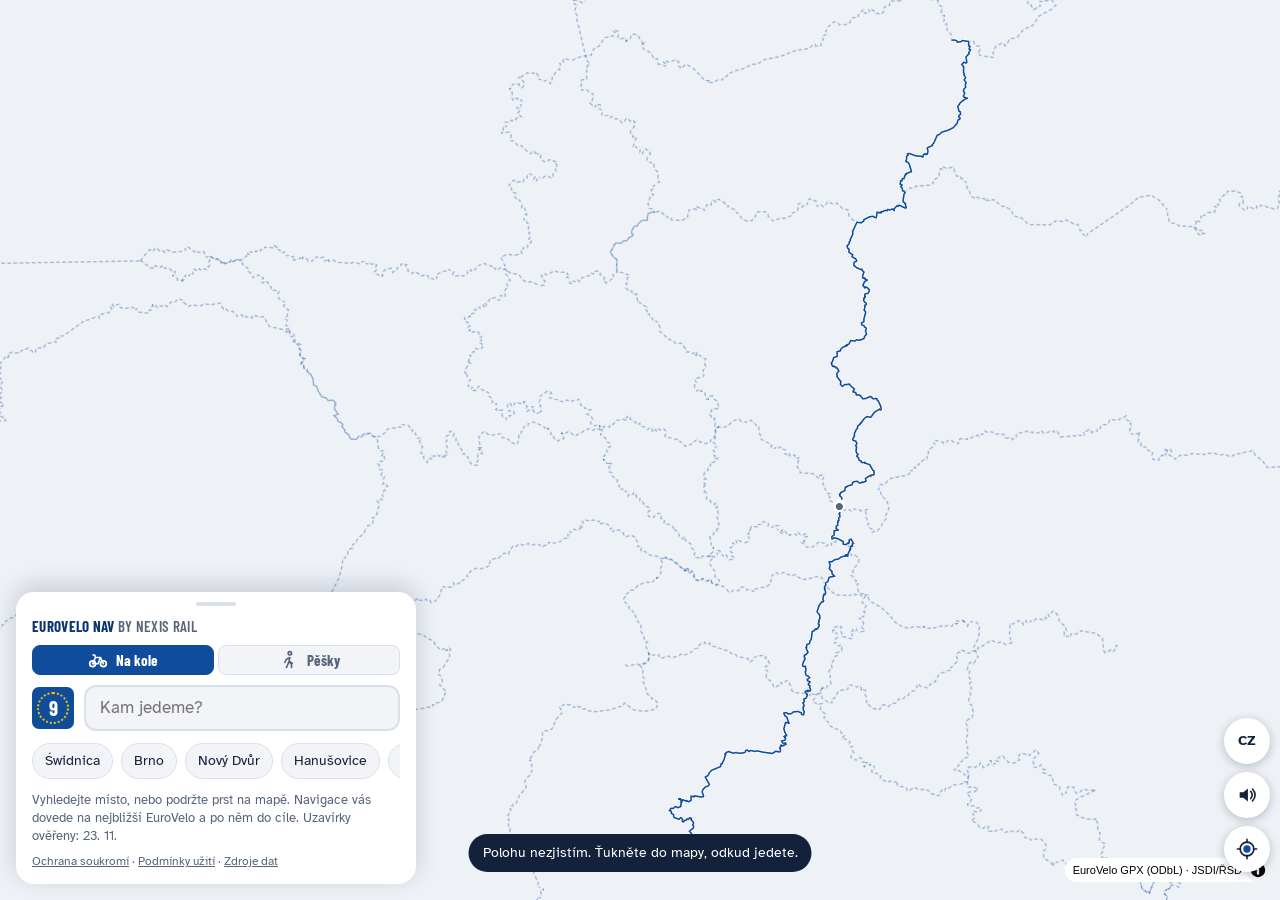
==== commit f08d8046: "Walking mode, planner back-and-forth fixes, signed detours keep closures avoided, random-trip checks" ====
--- a/app-source/index.html
+++ b/app-source/index.html
@@ -46,6 +46,10 @@
 
   <div id="panel-search">
     <div class="brand"><b>EuroVelo Nav</b> <span>by NEXIS Rail</span></div>
+    <div class="seg travel" id="travel" role="group">
+      <button type="button" data-v="bike"><svg viewBox="0 0 24 24" aria-hidden="true"><circle cx="5.5" cy="16.5" r="3.5"/><circle cx="18.5" cy="16.5" r="3.5"/><path d="M5.5 16.5 9 9h6l3.5 7.5M9 9 8 6H6m6 10.5L15 9m-3 7.5H5.5"/></svg><span data-i18n="bike"></span></button>
+      <button type="button" data-v="walk"><svg viewBox="0 0 24 24" aria-hidden="true"><circle cx="13" cy="4" r="2"/><path d="m9 21 3-7 3 3v4m-3-7 1-5-4 2-2 4m6-1 3 2"/></svg><span data-i18n="walk"></span></button>
+    </div>
     <div class="install" id="install" hidden>
       <div class="install-text"><b data-i18n="installTitle"></b><span id="install-how"></span></div>
       <button type="button" class="btn primary install-go" id="install-go" data-i18n="install" hidden></button>
--- a/app-source/css/app.css
+++ b/app-source/css/app.css
@@ -224,3 +224,8 @@
 
 .legal-links { margin: 8px 0 0; font-size: 12px; color: var(--muted); }
 .legal-links a { color: var(--muted); }
+
+/* bike / on foot */
+.seg.travel { display: flex; margin: 0 0 10px; }
+.seg.travel button { flex: 1; display: inline-flex; align-items: center; justify-content: center; gap: 8px; }
+.seg.travel svg { width: 20px; height: 20px; fill: none; stroke: currentColor; stroke-width: 2; stroke-linecap: round; stroke-linejoin: round; }
